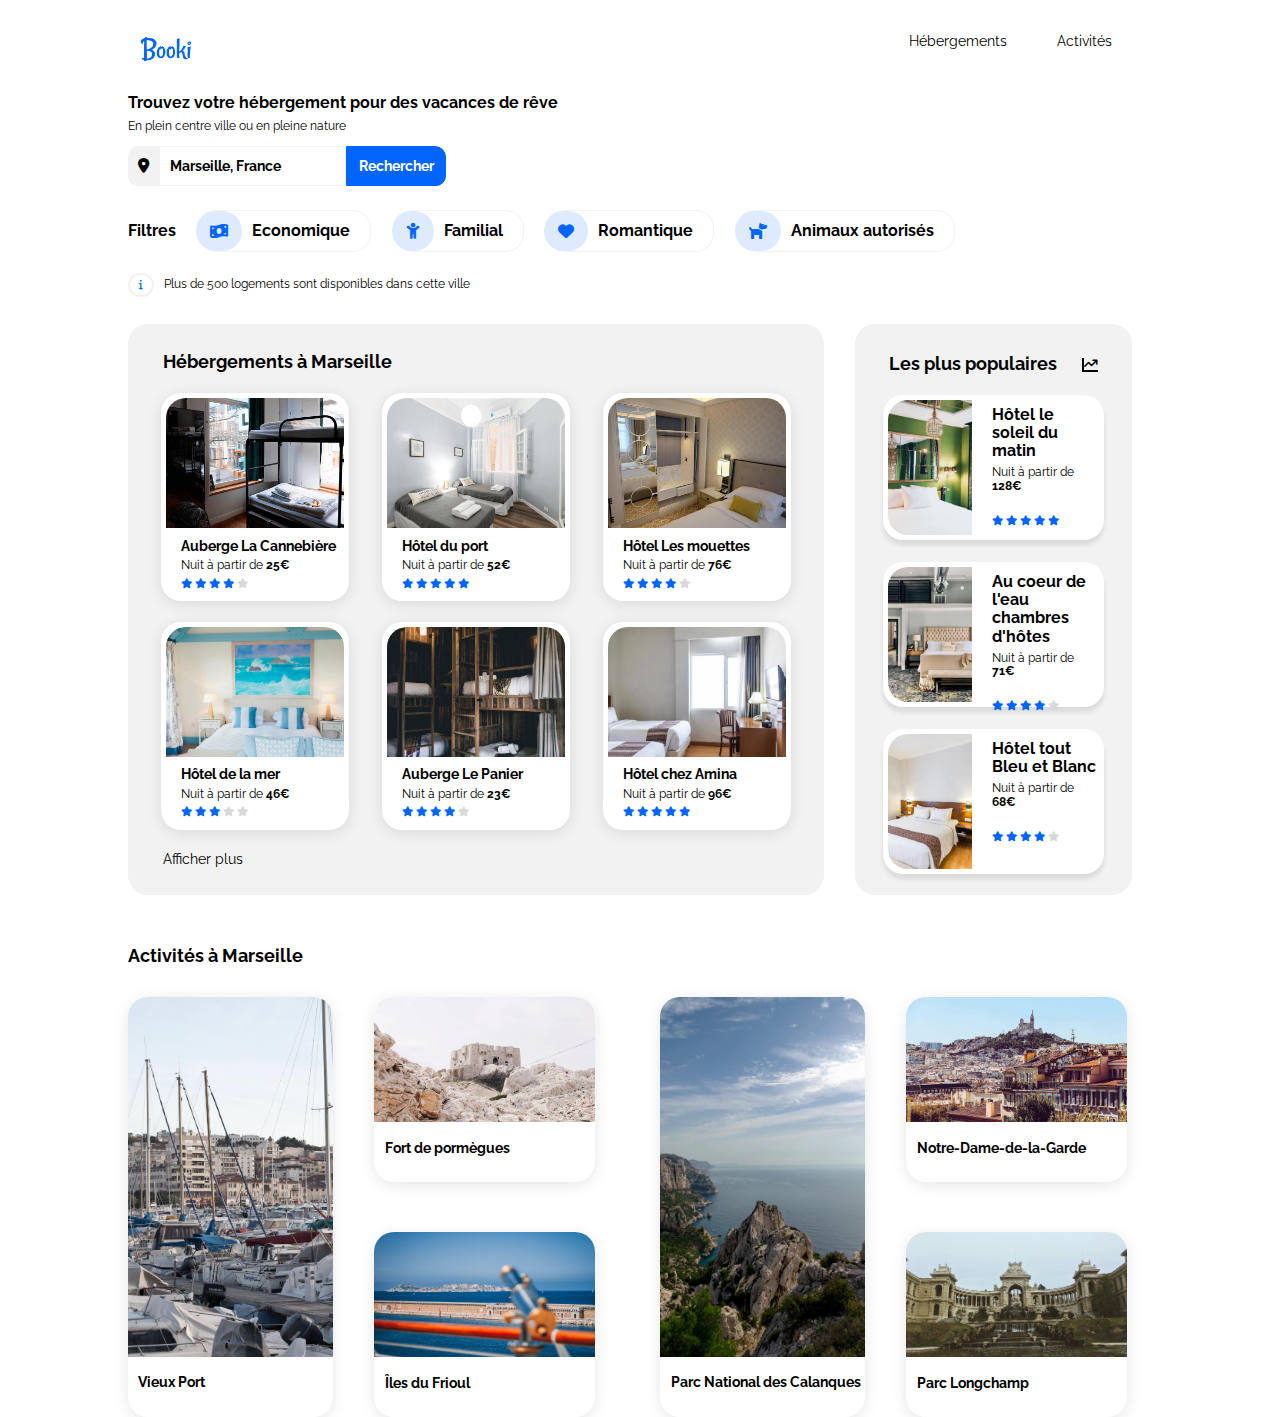
==== index.html @ e9d3e234 "Mise à jour demi-journée 17 mars 2022" ====
<!DOCTYPE html>
<html lang="fr">

<head>
    <meta charset="utf-8" />
    <meta name="viewport" content="width=device-width, initial-scale=1.0">
    <link href="./css/styles.css" rel="stylesheet" type="text/css" />
    <link href="./css/normalize.css" rel="stylesheet" type="text/css" />
    <link rel="stylesheet" href="./fontawesome/css/all.min.css">
    <title>Booki</title>
</head>

<body>
    <div id="body_page">
        <header>
            <nav>
                <img id="logo" src="./images/logo/Booki@3x.png" alt="Logo Booki">
                <ul>
                    <li><a href="#hebergement">Hébergements</a></li>
                    <li><a href="#activites">Activités</a></li>
                </ul>
            </nav>
            <section id="recherche">
                <h1>Trouvez votre hébergement pour des vacances de rêve</h1>
                <p>En plein centre ville ou en pleine nature</p>
                <div id="barre_recherche">
                    <div id="barre_recherche_localisation">
                        <i class="fa-solid fa-location-dot"></i>
                    </div>
                    <form id="barre_recherche_formulaire" method="post" action="#">
                        <input type="text" name="barre_de_recherche" value="Marseille, France">
                    </form>
                    <button>
                        <span class="rechercher">Rechercher</span>
                    </button>
                </div>
                <div id="recherche_filtres">
                    <p>Filtres</p>
                    <div class="recherche_filtres_filtre">
                        <i class="fas fa-money-bill-wave logo_filtre"></i>
                        <p><a href="#">Economique</a></p>
                    </div>

                    <div class="recherche_filtres_filtre">
                        <i class="fas fa-child logo_filtre"></i>
                        <p><a href="#">Familial</a></p>
                    </div>

                    <div class="recherche_filtres_filtre">
                        <i class="fas fa-heart logo_filtre"></i>
                        <p><a href="#">Romantique</a></p>
                    </div>

                    <div class="recherche_filtres_filtre">
                        <i class="fas fa-dog logo_filtre"></i>
                        <p><a href="#">Animaux autorisés</a></p>
                    </div>
                </div>
                <div id="recherche_infos">
                    <div id="recherche_infos_i"><i class="fas fa-info"></i></div>
                    <p>Plus de 500 logements sont disponibles dans cette ville</p>

                </div>
            </section>
        </header>
        <section id="hebergement">
            <div id="hebergement_marseille">
                <h2>Hébergements à Marseille</h2>
                <div id="hebergement_marseille_block">
                    <div class="hebergement_marseille_petit_block">
                        <a href="#">
                            <img src="./images/hebergements/4_small/auberge_la_cannebiere_s.jpg" alt="Auberge la cannebière">
                            <div class="hebergement_marseille_text">
                                <h3>Auberge La Cannebière</h3>
                                <p>Nuit à partir de <strong>25€</strong></p>
                                <div class="star">
                                    <i class="fa-solid fa-star"></i>
                                    <i class="fa-solid fa-star"></i>
                                    <i class="fa-solid fa-star"></i>
                                    <i class="fa-solid fa-star"></i>
                                    <i class="fa-solid fa-star grey"></i>
                                </div>
                            </div>
                        </a>
                    </div>
                        <div class="hebergement_marseille_petit_block">
                            <a href="#">
                                <img src="./images/hebergements/4_small/hotel_du_port_s.jpg" alt="Hôtel du port">
                                <div class="hebergement_marseille_text">
                                    <h3>Hôtel du port</h3>
                                    <p>Nuit à partir de <strong>52€</strong></p>
                                    <div class="star">
                                        <i class="fa-solid fa-star"></i>
                                        <i class="fa-solid fa-star"></i>
                                        <i class="fa-solid fa-star"></i>
                                        <i class="fa-solid fa-star"></i>
                                        <i class="fa-solid fa-star"></i>
                                    </div>
                            </div>
                        </a>
                    </div>
                    <div class="hebergement_marseille_petit_block">
                        <a href="#">
                        <img src="./images/hebergements/4_small/hotel_les_mouettes_s.jpg" alt="Hôtel les mouettes">
                            <div class="hebergement_marseille_text">
                                <h3>Hôtel Les mouettes</h3>
                                <p>Nuit à partir de <strong>76€</strong></p>
                                <div class="star">
                                    <i class="fa-solid fa-star"></i>
                                    <i class="fa-solid fa-star"></i>
                                    <i class="fa-solid fa-star"></i>
                                    <i class="fa-solid fa-star"></i>
                                    <i class="fa-solid fa-star grey"></i>
                                </div>
                            </div>
                        </a>
                    </div>
                    <div class="hebergement_marseille_petit_block">
                        <a href="#">
                            <img src="./images/hebergements/4_small/hotel_de_la_mer_s.jpg" alt="Hôtel de la mer">
                            <div class="hebergement_marseille_text">
                                <h3>Hôtel de la mer</h3>
                                <p>Nuit à partir de <strong>46€</strong></p>
                                <div class="star">
                                    <i class="fa-solid fa-star"></i>
                                    <i class="fa-solid fa-star"></i>
                                    <i class="fa-solid fa-star"></i>
                                    <i class="fa-solid fa-star grey"></i>
                                    <i class="fa-solid fa-star grey"></i>
                                </div>
                            </div>
                        </a>
                    </div>
                    <div class="hebergement_marseille_petit_block">
                            <a href="#">
                            <img src="./images/hebergements/4_small/auberge_le_panier_s.jpg" alt="Auberge le panier">
                            <div class="hebergement_marseille_text">
                                <h3>Auberge Le Panier</h3>
                                <p>Nuit à partir de <strong>23€</strong></p>
                                <div class="star">
                                    <i class="fa-solid fa-star"></i>
                                    <i class="fa-solid fa-star"></i>
                                    <i class="fa-solid fa-star"></i>
                                    <i class="fa-solid fa-star"></i>
                                    <i class="fa-solid fa-star grey"></i>
                                </div>
                            </div>
                        </a>
                    </div>
                    <div class="hebergement_marseille_petit_block">
                            <a href="#">
                            <img src="./images/hebergements/4_small/hotel_chez_amina_s.jpg" alt="Hôtel chez Amina">
                            <div class="hebergement_marseille_text">
                                <h3>Hôtel chez Amina</h3>
                                <p>Nuit à partir de <strong>96€</strong></p>
                                <div class="star">
                                    <i class="fa-solid fa-star"></i>
                                    <i class="fa-solid fa-star"></i>
                                    <i class="fa-solid fa-star"></i>
                                    <i class="fa-solid fa-star"></i>
                                    <i class="fa-solid fa-star"></i>
                                </div>
                            </div>
                        </a>
                    </div>
                </div>
                <p><a href="#">Afficher plus</a></p>
            </div>
            <div id="populaire">
                <div id="populaire_titre">
                    <h2>Les plus populaires</h2>
                <i class="fa-solid fa-arrow-trend-up"></i>
                </div>
                <div id="populaire_block">
                    <div class="populaire_petit_block">
                        <a href="#">
                            <img src="./images/hebergements/4_small/hotel_le_soleil_s.jpg" alt="Hotel le soleil du matin">
                            <div class="populaire_text_block">
                                <h3>Hôtel le soleil du matin</h3>
                                <p>Nuit à partir de <strong>128€</strong></p>
                                <div class="star_populaire">
                                    <i class="fa-solid fa-star"></i>
                                    <i class="fa-solid fa-star"></i>
                                    <i class="fa-solid fa-star"></i>
                                    <i class="fa-solid fa-star"></i>
                                    <i class="fa-solid fa-star"></i>
                                </div>
                            </div>
                        </a>
                    </div>
                    <div class="populaire_petit_block">
                        <a href="#">
                            <img src="./images/hebergements/4_small/au_coeur_de_eau_s.jpg" alt="Au coeur de l'eau chambres d'hôtes">
                            <div class="populaire_text_block">
                                <h3>Au coeur de l'eau chambres d'hôtes</h3>
                                <p>Nuit à partir de <strong>71€</strong></p>
                                <div class="star_populaire">
                                    <i class="fa-solid fa-star"></i>
                                    <i class="fa-solid fa-star"></i>
                                    <i class="fa-solid fa-star"></i>
                                    <i class="fa-solid fa-star"></i>
                                    <i class="fa-solid fa-star grey"></i>
                                </div>
                            </div>
                        </a>
                    </div>
                    <div class="populaire_petit_block">
                        <a href="#">
                            <img src="./images/hebergements/4_small/hotel_tout_bleu_s.jpg" alt="Hôtel tout bleu et blanc">
                            <div class="populaire_text_block">
                                <h3>Hôtel tout Bleu et Blanc</h3>
                                <p>Nuit à partir de <strong>68€</strong></p>
                                <div class="star_populaire">
                                    <i class="fa-solid fa-star"></i>
                                    <i class="fa-solid fa-star"></i>
                                    <i class="fa-solid fa-star"></i>
                                    <i class="fa-solid fa-star"></i>
                                    <i class="fa-solid fa-star grey"></i>
                                </div>
                            </div>
                        </a>
                    </div>
                </div>
            </div>
        </section>
        <section id="activites">
            <div id="activites_marseille">
                <h2>Activités à Marseille</h2>
                <div id="activites_marseille_block">
                    <div class="activites_grand_block">
                        <a href="#">
                            <img src="./images/activites/2_large/vieux_port_l.jpg" alt="Vieux port">
                            <h3>Vieux Port</h3>
                        </a>
                    </div>
                    <div class="activites_petit_block">
                        <div id="activites_petit_block1">
                            <a href="#">
                                <img src="./images/activites/3_medium/fort_pomegues_m.jpg" alt="Fort de Pormègues">
                                <h3>Fort de pormègues</h3>
                            </a>
                        </div>
                        <div id="activites_petit_block2">
                            <a href="">
                                <img src="./images/activites/3_medium/iles_du_frioul_m.jpg" alt="Îles du Frioul">
                                <h3>Îles du Frioul</h3>
                            </a>
                        </div>
                    </div>
                    <div class="activites_grand_block">
                        <a href="#">
                            <img src="./images/activites/2_large/parc_calanques_l.jpg" alt="Parc National des Calanques">
                            <h3>Parc National des Calanques</h3>
                        </a>
                    </div>
                    <div class="activites_petit_block">
                        <div id="activites_petit_block3">
                            <a href="#">
                                <img src="./images/activites/3_medium/notre_dame_garde_m.jpg" alt="Notre Dame de la Garde">
                                <h3>Notre-Dame-de-la-Garde</h3>
                            </a>
                        </div>
                        <div id="activites_petit_block4">
                            <a href="#">
                                <img src="./images/activites/3_medium/parc_longchamp_m.jpg" alt="Parc Longchamp">
                                <h3>Parc Longchamp</h3>
                            </a>
                        </div>
                    </div>
                </div>
            </div>
        </section>
    </div>
    <footer>
    </footer>
</body>
</html>
---- css/styles.css ----
/*Importation de la police Raleway à partir de google font */
@import url('https://fonts.googleapis.com/css2?family=Raleway:wght@300;700&display=swap');

/*Définition de la proprietée box-sizing*/
* {
    box-sizing: border-box;
}

/*On met en place dans les balises body la police importé Raleway*/
body {
    font-family: 'Raleway', sans-serif;
    margin: 0;
}

/*On définit la taille de la page par rapport à la maquette*/
#body_page {
    max-width: 80%;
    margin: auto;
}

/*On définit le block avec flex-box de la balise header*/
header {
    display: block;
}

/*Définition de la taille du logo pour l'adapter à la page*/
#logo {
width: 80px;
margin-top: 30px;
margin-bottom: 15px;
}

/*Mise en page du menu de navigation qui fait partie de la balise nav*/
nav {
    display: flex;
    justify-content: space-between;
    align-items: center;
}

nav ul {
    display: flex;
    flex-direction: row;
    list-style-type: none;
}

nav li {
    padding-right: 30px;
}

nav a {
    text-decoration: none;
    color: black;
    padding: 31px 10px 0 10px;
    font-size: 14px;
}

nav a:hover {
    color: #0065FC;
    border-top: 2px solid #0065FC;
}

/*Titre et description + la barre de recherche avec le bouton rechercher*/
#recherche> h1 {
    margin-bottom: 0;
    font-size: 16px;

}

#recherche> p {
    margin-top: 8px;
    font-size: 12px;
}

#barre_recherche {
    display: flex;
}

#barre_recherche_localisation {
    display: flex;
    background-color: #F2F2F2;
    border-radius: 10px 0 0 10px;
    font-size: 15px;
    height: 40px;
    align-items: center;
    padding: 0px 10px 0px 10px;
}

#barre_recherche input {
    height: 40px;
    border:1px solid #F2F2F2;
    font-weight: bold;
    font-family: "Raleway";
    font-size: 14px;
    padding-left: 10px;
}

#barre_recherche button {
    height: 40px;
    width: 100px;
    color: white;
    background-color: #0065fc;
    font-weight:bold;
    border: 1px solid #0065fc;
    border-radius: 0px 11px 10px 0;
    font-size: 14px;
}

#recherche_filtres {
    display: flex;
    flex-wrap: wrap; 
    margin-top: 20px;  
    align-items: center;
}

#recherche_filtres> p {
    font-weight: bold;
    margin-right: 1%;
}

.recherche_filtres_filtre {
    display: flex;
    align-items: center;
    margin: 0 1%;
    border: 1px solid #F2F2F2;
    border-left: none;
    border-radius: 56px 50px 50px 60px;
    height: 42px;
    padding: 10px 10px 10px 0;
}

.recherche_filtres_filtre:hover {
    background-color: #deebff;
}

.recherche_filtres_filtre  a  {
    text-decoration: none;
    color: black;
    font-weight: bold;
    margin: 0 10px;
}

.recherche_filtres_filtre i {
    color: #0065fc;
    background-color: #deebff;
    border-radius: 50px;
    padding: 12px 14px 12px 14px;
}

#recherche_infos {
    display: flex;
    margin: 10px 0 20px 0;
    align-items: center;
    font-size: 12px;
}

#recherche_infos_i {
    color: #0065fc;
    font-size: 10px;
    border: 2px solid #F2F2F2;
    padding: 4px 9px 4px 9px;
    border-radius: 50px;
    text-align: center;
    margin-right: 10px;
}

/*La partie hebergement à Marseille*/
#hebergement {
    display: flex;
    flex-direction: row;
    width: 100%;
    margin-top: 10px;
}

#hebergement_marseille {
    background-color: #F2F2F2;
    border-radius: 20px;
    width: 68%;
    margin-right: 3%;
}

#hebergement_marseille> h2 {
    font-size: 18px;
    margin: 4% 0 0 5%;
}

#hebergement_marseille> h3 {
    font-size: 16px;
}

#hebergement_marseille a {
    text-decoration: none;
    color: black;
}

#hebergement_marseille> p {
    font-size: 14px;
    margin: 3% 0 4% 5%;
}

#hebergement_marseille_block {
    display: flex;
    justify-content: space-evenly;
    flex-wrap: wrap;
}

.hebergement_marseille_petit_block {
    background-color: white;
    width: 27%;
    margin: 3% 0 0 0;
    padding: 5px 5px;
    border-radius: 20px ;
    box-shadow:0px 3px 15px rgba(0, 0, 0, 0.1);
}

.hebergement_marseille_petit_block p {
    margin: 5px;
    font-size: 12px;
}

.hebergement_marseille_petit_block h3 {
    margin: 5px;
    font-size: 14px;
}

.hebergement_marseille_petit_block img {
    height: 130px;
    width: 100%;
    border-radius: 20px 20px 0 0;
    object-fit: cover;
}

.hebergement_marseille_text {
    padding-bottom: 5px;
    padding-left: 10px;
}

.star {
    color: #0065FC;
    font-size: 10px;
    margin: 0 0 2px 5px;
}

.grey {
    color: rgb(217,217,217);
}

/*Section les plus populaires*/
#populaire {
    display: flex;
    flex-direction: column;
    align-items: center;
    width: 27%;
    background-color: #F2F2F2;
    border-radius: 20px;
}

#populaire_block {
    display: flex;
    flex-direction: column;
    justify-content: space-around;
    flex-wrap: wrap;
    align-items: center;
}

#populaire_titre {
    display: flex;
    justify-content: space-between;
    align-items: center;
    width: 84%;
}

#populaire_titre> i {
    font-size: 12px;
    border-left: 2px solid black;
    border-bottom: 2px solid black;
    margin: 10% 5% 1% 0;
}

#populaire_titre> h2 {
    font-size: 18px;
    margin: 13% 0 4% 5%;
}

.populaire_petit_block {
    display: flex;
    width: 80%;
    height: 145px;
    background-color: white;
    margin: 4% 0px;
    padding: 5px 5px;
    border-radius: 20px;
    box-shadow: 0px 5px 5px rgba(0,0,0,0.1);
}

.populaire_petit_block img {
    width: 40%;
    object-fit: cover;
    border-radius: 20px 0 0 20px;
}

.populaire_petit_block a {
    display: flex;
    text-decoration: none;
    color: black;
}

.populaire_text_block {
    padding-left: 20px;
}

.populaire_text_block> h3 {
    font-size: 16px;
    margin: 5% 0 5% 0;
}

.populaire_text_block> p {
    font-size: 12px;
    margin: 0 0 20% 0;
}

.star_populaire {
    color: #0065FC;
    font-size: 10px;
}

/*Section activités de la page*/
#activites {
    display: flex;
    flex-direction: row;
    width: 100%;
    margin-top: 10px;
}

#activites_marseille {
    width: 100%;
}

#activites_marseille h2 {
    font-size: 18px;
    margin: 4% 0 3% 0;
}

#activites_marseille h3 {
    font-size: 14px;
    margin: 6% 0 0 5%;
}

#activites_marseille a {
    text-decoration: none;
    color: black;
}

#activites_marseille_block {
    display: flex;
    justify-content: space-between;
    flex-wrap: wrap;
}

.activites_grand_block {
    width: 20%;
    height: 420px;
    border-radius: 20px;
    box-shadow:0px 3px 15px rgba(0, 0, 0, 0.1);
}

.activites_grand_block img {
    height: 360px;
    width: 100%;
    border-radius: 20px 20px 0 0;
    object-fit: cover;
}

.activites_petit_block {
    display: flex;
    flex-direction: column;
    justify-content: space-between;
    width: 24%;
}

#activites_petit_block1 {
    width: 90%;
    height: 185px;
    border-radius: 20px;
    box-shadow:0px 3px 15px rgba(0, 0, 0, 0.1);
}

#activites_petit_block1 img {
    height: 125px;
    width: 100%;
    border-radius: 20px 20px 0 0;
    object-fit: cover;
}

#activites_petit_block2 {
    width: 90%;
    height: 185px;
    border-radius: 20px;
    box-shadow:0px 3px 15px rgba(0, 0, 0, 0.1);
}

#activites_petit_block2 img {
    height: 125px;
    width: 100%;
    border-radius: 20px 20px 0 0;
    object-fit: cover;
}

#activites_petit_block3 {
    width: 90%;
    height: 185px;
    border-radius: 20px;
    box-shadow:0px 3px 15px rgba(0, 0, 0, 0.1);
}

#activites_petit_block3 img {
    height: 125px;
    width: 100%;
    border-radius: 20px 20px 0 0;
    object-fit: cover;
}

#activites_petit_block4 {
    width: 90%;
    height: 185px;
    border-radius: 20px;
    box-shadow:0px 3px 15px rgba(0, 0, 0, 0.1);
}

#activites_petit_block4 img {
    height: 125px;
    width: 100%;
    border-radius: 20px 20px 0 0;
    object-fit: cover;
}

/*Affichage pour mobile*/
@media only screen and (max-width: 768px) {



}
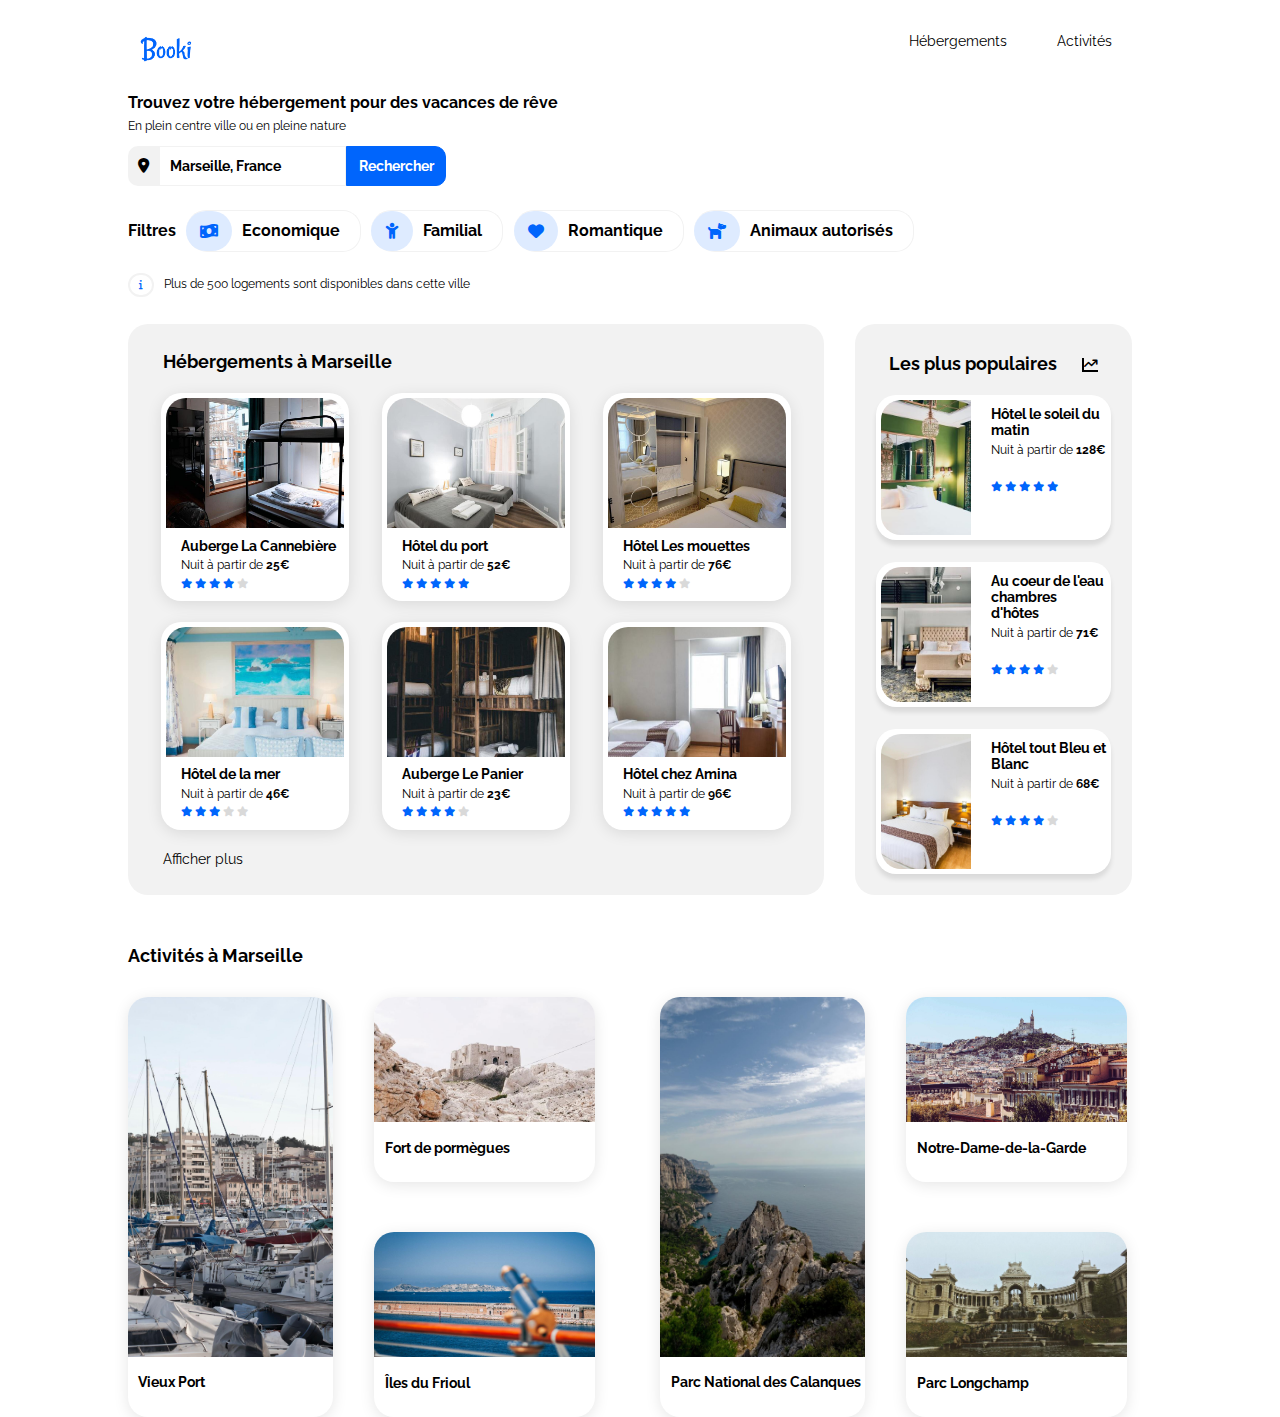
==== commit 1f9b3bea: "Mise à jour 17 mars 2022" ====
--- a/index.html
+++ b/index.html
@@ -20,6 +20,7 @@
                     <li><a href="#activites">Activités</a></li>
                 </ul>
             </nav>
+            </header>
             <section id="recherche">
                 <h1>Trouvez votre hébergement pour des vacances de rêve</h1>
                 <p>En plein centre ville ou en pleine nature</p>
@@ -36,25 +37,30 @@
                 </div>
                 <div id="recherche_filtres">
                     <p>Filtres</p>
-                    <div class="recherche_filtres_filtre">
-                        <i class="fas fa-money-bill-wave logo_filtre"></i>
-                        <p><a href="#">Economique</a></p>
-                    </div>
-
-                    <div class="recherche_filtres_filtre">
-                        <i class="fas fa-child logo_filtre"></i>
-                        <p><a href="#">Familial</a></p>
-                    </div>
-
-                    <div class="recherche_filtres_filtre">
-                        <i class="fas fa-heart logo_filtre"></i>
-                        <p><a href="#">Romantique</a></p>
-                    </div>
-
-                    <div class="recherche_filtres_filtre">
-                        <i class="fas fa-dog logo_filtre"></i>
-                        <p><a href="#">Animaux autorisés</a></p>
-                    </div>
+                    <a href="#">
+                        <div class="recherche_filtres_filtre">
+                            <i class="fas fa-money-bill-wave logo_filtre"></i>
+                            <p>Economique</p>
+                        </div>
+                    </a>
+                    <a href="#">
+                        <div class="recherche_filtres_filtre">
+                            <i class="fas fa-child logo_filtre"></i>
+                            <p>Familial</p>
+                        </div>
+                    </a>
+                    <a href="#">
+                        <div class="recherche_filtres_filtre">
+                            <i class="fas fa-heart logo_filtre"></i>
+                            <p>Romantique</p>
+                        </div>
+                    </a>
+                    <a href="#">
+                        <div class="recherche_filtres_filtre">
+                            <i class="fas fa-dog logo_filtre"></i>
+                            <p>Animaux autorisés</p>
+                        </div>
+                    </a>
                 </div>
                 <div id="recherche_infos">
                     <div id="recherche_infos_i"><i class="fas fa-info"></i></div>
@@ -62,9 +68,9 @@
 
                 </div>
             </section>
-        </header>
+
         <section id="hebergement">
-            <div id="hebergement_marseille">
+            <article id="hebergement_marseille">
                 <h2>Hébergements à Marseille</h2>
                 <div id="hebergement_marseille_block">
                     <div class="hebergement_marseille_petit_block">
@@ -165,8 +171,9 @@
                     </div>
                 </div>
                 <p><a href="#">Afficher plus</a></p>
-            </div>
-            <div id="populaire">
+            </article>
+
+            <article id="populaire">
                 <div id="populaire_titre">
                     <h2>Les plus populaires</h2>
                 <i class="fa-solid fa-arrow-trend-up"></i>
@@ -221,8 +228,9 @@
                         </a>
                     </div>
                 </div>
-            </div>
+            </article>
         </section>
+        
         <section id="activites">
             <div id="activites_marseille">
                 <h2>Activités à Marseille</h2>
--- a/css/styles.css
+++ b/css/styles.css
@@ -4,6 +4,10 @@
 /*Définition de la proprietée box-sizing*/
 * {
     box-sizing: border-box;
+}
+
+a {
+    text-decoration: none !important;
 }
 
 /*On met en place dans les balises body la police importé Raleway*/
@@ -112,6 +116,10 @@
     align-items: center;
 }
 
+#recherche_filtres a {
+    margin-right: 1%;
+}
+
 #recherche_filtres> p {
     font-weight: bold;
     margin-right: 1%;
@@ -120,7 +128,6 @@
 .recherche_filtres_filtre {
     display: flex;
     align-items: center;
-    margin: 0 1%;
     border: 1px solid #F2F2F2;
     border-left: none;
     border-radius: 56px 50px 50px 60px;
@@ -132,7 +139,7 @@
     background-color: #deebff;
 }
 
-.recherche_filtres_filtre  a  {
+.recherche_filtres_filtre  p {
     text-decoration: none;
     color: black;
     font-weight: bold;
@@ -283,7 +290,7 @@
 
 .populaire_petit_block {
     display: flex;
-    width: 80%;
+    width: 85%;
     height: 145px;
     background-color: white;
     margin: 4% 0px;
@@ -309,7 +316,7 @@
 }
 
 .populaire_text_block> h3 {
-    font-size: 16px;
+    font-size: 14px;
     margin: 5% 0 5% 0;
 }
 
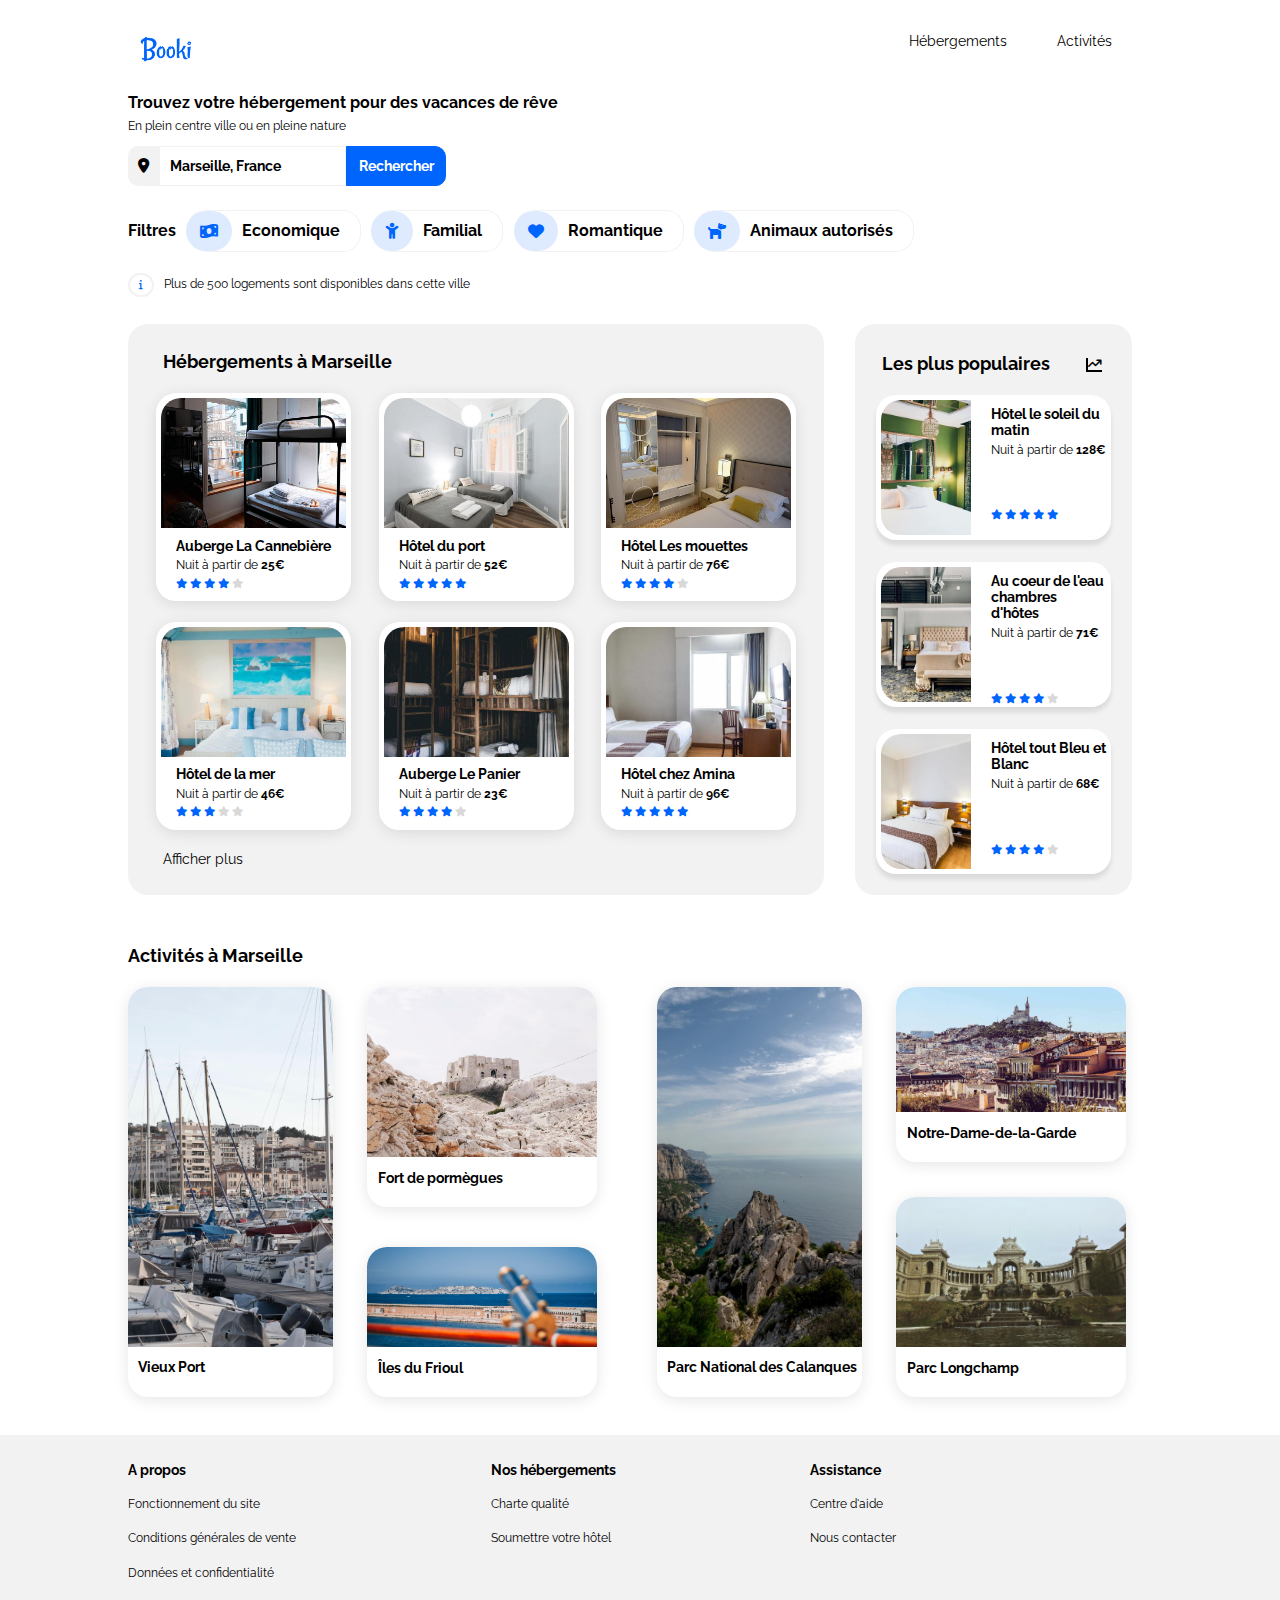
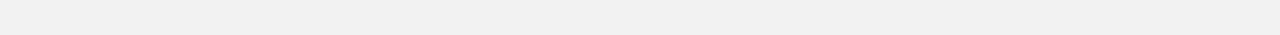
==== commit 8fe9d644: "Mise à jour demi-journée 18 mars 2022" ====
--- a/index.html
+++ b/index.html
@@ -12,6 +12,7 @@
 
 <body>
     <div id="body_page">
+        <!-- L'en-tête de la page pour logo + menu -->
         <header>
             <nav>
                 <img id="logo" src="./images/logo/Booki@3x.png" alt="Logo Booki">
@@ -21,6 +22,8 @@
                 </ul>
             </nav>
             </header>
+            
+            <!-- Toute la section de recherche du site -->
             <section id="recherche">
                 <h1>Trouvez votre hébergement pour des vacances de rêve</h1>
                 <p>En plein centre ville ou en pleine nature</p>
@@ -35,6 +38,8 @@
                         <span class="rechercher">Rechercher</span>
                     </button>
                 </div>
+
+                <!-- La partie des filtres -->
                 <div id="recherche_filtres">
                     <p>Filtres</p>
                     <a href="#">
@@ -69,7 +74,9 @@
                 </div>
             </section>
 
+            <!-- Toute la section hebergement + les plus populaires -->
         <section id="hebergement">
+            <!-- La partie hebergement à Marseille -->
             <article id="hebergement_marseille">
                 <h2>Hébergements à Marseille</h2>
                 <div id="hebergement_marseille_block">
@@ -173,6 +180,7 @@
                 <p><a href="#">Afficher plus</a></p>
             </article>
 
+            <!-- La partie "Les plus populaires" de la section "hébergement" -->
             <article id="populaire">
                 <div id="populaire_titre">
                     <h2>Les plus populaires</h2>
@@ -231,6 +239,7 @@
             </article>
         </section>
         
+        <!-- Deuxième partie du site, celle des Activités à Marseille -->
         <section id="activites">
             <div id="activites_marseille">
                 <h2>Activités à Marseille</h2>
@@ -279,7 +288,27 @@
             </div>
         </section>
     </div>
+
+    <!-- Le bas de page du site qui regroupe les différents liens -->
     <footer>
+        <div id="footer_propos">
+            <h3>A propos</h3>
+            <p><a href="#">Fonctionnement du site</a> </p>
+            <p><a href="#">Conditions générales de vente</a> </p>
+            <p><a href="#">Données et confidentialité</a></p>
+        </div>
+
+        <div id="footer_hébergement">
+            <h3>Nos hébergements</h3>
+            <p><a href="#">Charte qualité</a></p>
+            <p><a href="#">Soumettre votre hôtel</a></p>
+        </div>
+
+        <div id="footer_assistance">
+            <h3>Assistance</h3>
+            <p><a href="#">Centre d'aide</a></p>
+            <p><a href="#">Nous contacter</a></p>
+        </div>
     </footer>
 </body>
 </html>--- a/css/styles.css
+++ b/css/styles.css
@@ -212,11 +212,12 @@
 
 .hebergement_marseille_petit_block {
     background-color: white;
-    width: 27%;
+    width: 28%;
     margin: 3% 0 0 0;
     padding: 5px 5px;
     border-radius: 20px ;
-    box-shadow:0px 3px 15px rgba(0, 0, 0, 0.1);
+    box-shadow: 0px 3px 15px rgba(0, 0, 0, 0.1);
+    transition: all .4s ease-out;
 }
 
 .hebergement_marseille_petit_block p {
@@ -234,6 +235,10 @@
     width: 100%;
     border-radius: 20px 20px 0 0;
     object-fit: cover;
+}
+
+.hebergement_marseille_petit_block:hover {
+    transform: scale(1.08);
 }
 
 .hebergement_marseille_text {
@@ -280,12 +285,12 @@
     font-size: 12px;
     border-left: 2px solid black;
     border-bottom: 2px solid black;
-    margin: 10% 5% 1% 0;
+    margin: 10% 3% 1% 0;
 }
 
 #populaire_titre> h2 {
     font-size: 18px;
-    margin: 13% 0 4% 5%;
+    margin: 13% 0 4% 2%;
 }
 
 .populaire_petit_block {
@@ -297,6 +302,11 @@
     padding: 5px 5px;
     border-radius: 20px;
     box-shadow: 0px 5px 5px rgba(0,0,0,0.1);
+    transition: all .4s ease-out;
+}
+
+.populaire_petit_block:hover {
+    transform: scale(1.08);
 }
 
 .populaire_petit_block img {
@@ -322,7 +332,7 @@
 
 .populaire_text_block> p {
     font-size: 12px;
-    margin: 0 0 20% 0;
+    margin: 0 0 45% 0;
 }
 
 .star_populaire {
@@ -344,12 +354,12 @@
 
 #activites_marseille h2 {
     font-size: 18px;
-    margin: 4% 0 3% 0;
+    margin: 4% 0 2% 0;
 }
 
 #activites_marseille h3 {
     font-size: 14px;
-    margin: 6% 0 0 5%;
+    margin: 4% 0 0 5%;
 }
 
 #activites_marseille a {
@@ -365,9 +375,14 @@
 
 .activites_grand_block {
     width: 20%;
-    height: 420px;
+    height: 410px;
     border-radius: 20px;
     box-shadow:0px 3px 15px rgba(0, 0, 0, 0.1);
+    transition: all .4s ease-out;
+}
+
+.activites_grand_block:hover {
+    transform: scale(1.08);
 }
 
 .activites_grand_block img {
@@ -381,18 +396,23 @@
     display: flex;
     flex-direction: column;
     justify-content: space-between;
-    width: 24%;
+    width: 25%;
 }
 
 #activites_petit_block1 {
     width: 90%;
-    height: 185px;
+    height: 220px;
     border-radius: 20px;
     box-shadow:0px 3px 15px rgba(0, 0, 0, 0.1);
+    transition: all .4s ease-out;
+}
+
+#activites_petit_block1:hover {
+    transform: scale(1.08);
 }
 
 #activites_petit_block1 img {
-    height: 125px;
+    height: 170px;
     width: 100%;
     border-radius: 20px 20px 0 0;
     object-fit: cover;
@@ -400,13 +420,18 @@
 
 #activites_petit_block2 {
     width: 90%;
-    height: 185px;
+    height: 150px;
     border-radius: 20px;
     box-shadow:0px 3px 15px rgba(0, 0, 0, 0.1);
+    transition: all .4s ease-out;
+}
+
+#activites_petit_block2:hover {
+    transform: scale(1.08);
 }
 
 #activites_petit_block2 img {
-    height: 125px;
+    height: 100px;
     width: 100%;
     border-radius: 20px 20px 0 0;
     object-fit: cover;
@@ -414,9 +439,14 @@
 
 #activites_petit_block3 {
     width: 90%;
-    height: 185px;
+    height: 175px;
     border-radius: 20px;
     box-shadow:0px 3px 15px rgba(0, 0, 0, 0.1);
+    transition: all .4s ease-out;
+}
+
+#activites_petit_block3:hover {
+    transform: scale(1.08);
 }
 
 #activites_petit_block3 img {
@@ -428,16 +458,44 @@
 
 #activites_petit_block4 {
     width: 90%;
-    height: 185px;
+    height: 200px;
     border-radius: 20px;
     box-shadow:0px 3px 15px rgba(0, 0, 0, 0.1);
+    transition: all .4s ease-out;
+}
+
+#activites_petit_block4:hover {
+    transform: scale(1.08);
 }
 
 #activites_petit_block4 img {
-    height: 125px;
+    height: 150px;
     width: 100%;
     border-radius: 20px 20px 0 0;
     object-fit: cover;
+}
+
+/*Le bas de page*/
+footer {
+    display: flex;
+    justify-content: space-between;
+    background-color: #F2F2F2;
+    padding: 1% 30% 1% 10%;
+    margin-top: 3%;
+    height: 200px;
+}
+
+footer h3 {
+    font-size: 14px;
+}
+
+footer a {
+    font-size: 12px;
+    color: black;
+}
+
+footer a:hover {
+    font-weight: bold;
 }
 
 /*Affichage pour mobile*/
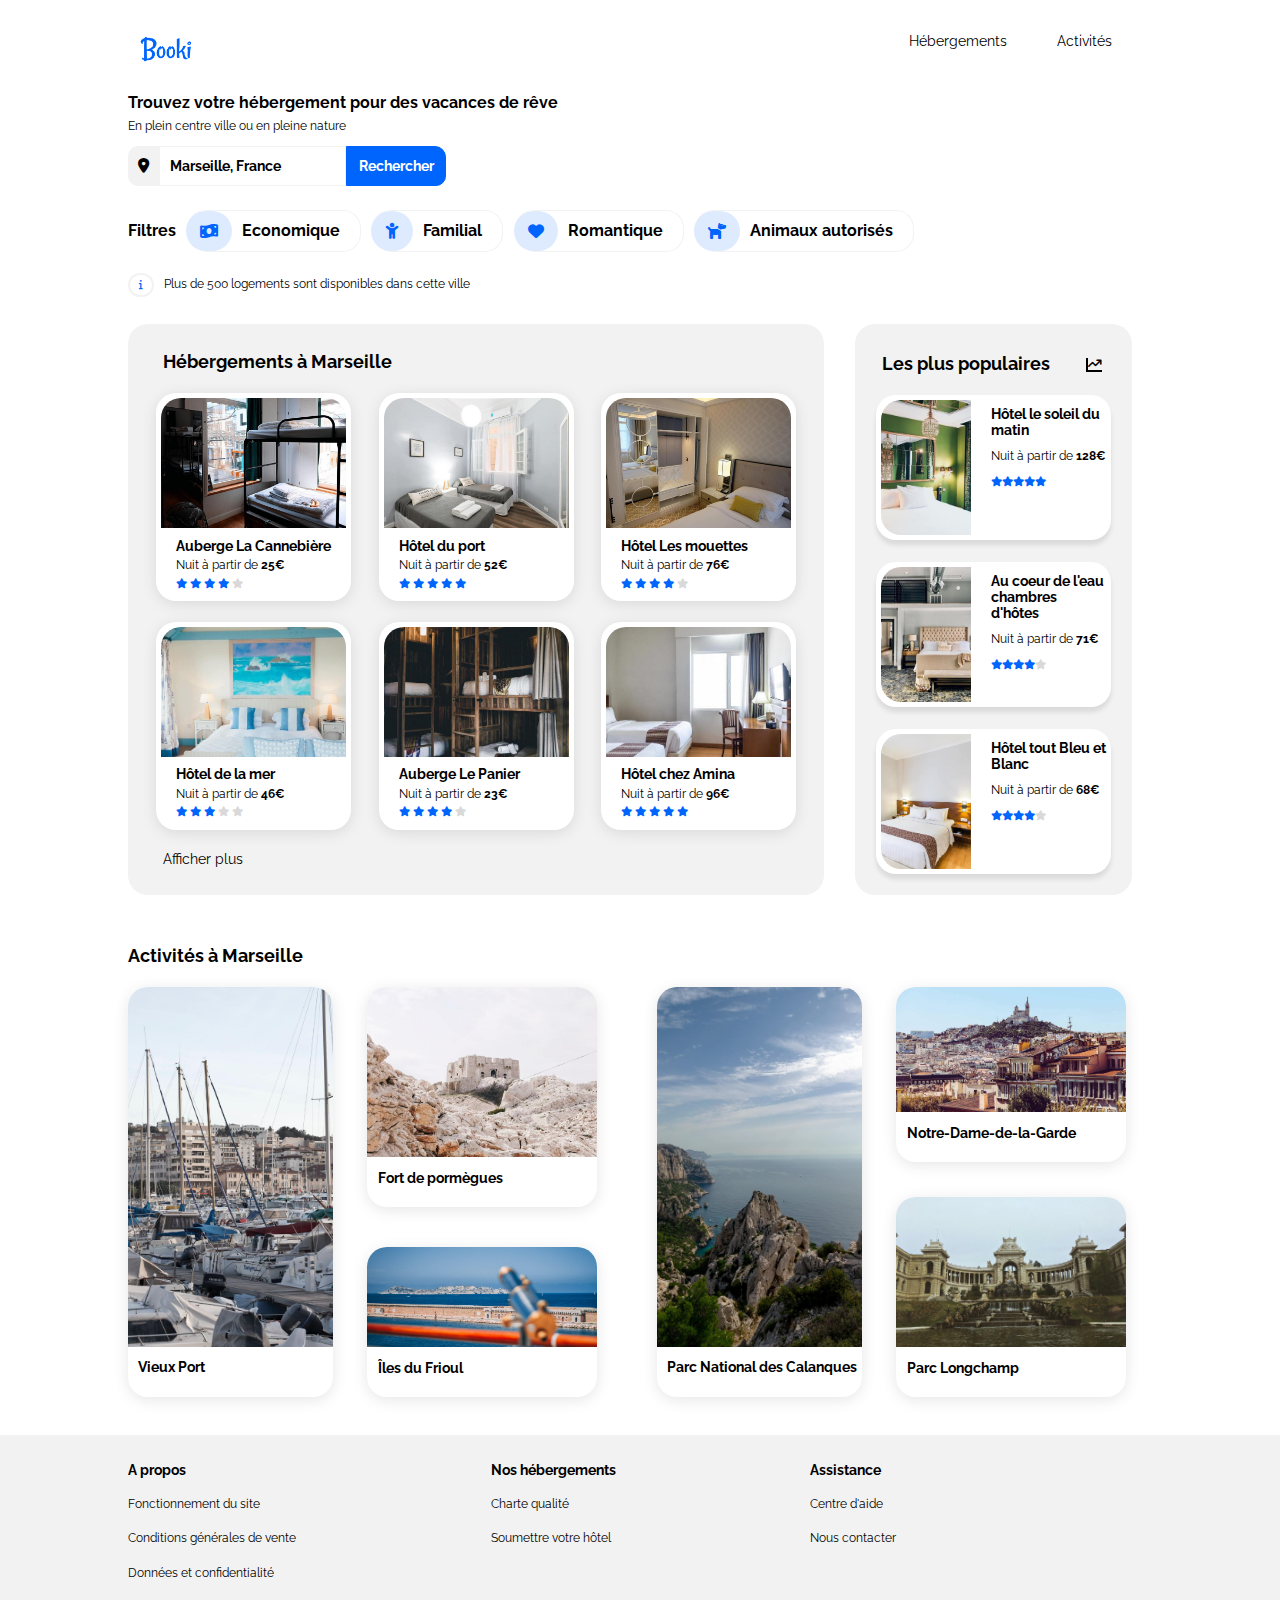
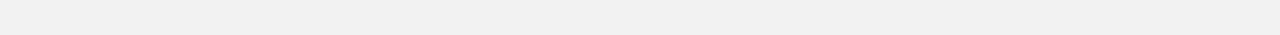
==== commit 1fa73b86: "Mise à jour 18 mars 2022" ====
--- a/index.html
+++ b/index.html
@@ -36,6 +36,7 @@
                     </form>
                     <button>
                         <span class="rechercher">Rechercher</span>
+                        <i class="fa-solid fa-magnifying-glass loupe"></i>
                     </button>
                 </div>
 
--- a/css/styles.css
+++ b/css/styles.css
@@ -170,6 +170,10 @@
     margin-right: 10px;
 }
 
+button .loupe {
+    display: none;
+}
+
 /*La partie hebergement à Marseille*/
 #hebergement {
     display: flex;
@@ -332,10 +336,10 @@
 
 .populaire_text_block> p {
     font-size: 12px;
-    margin: 0 0 45% 0;
 }
 
 .star_populaire {
+    display: flex;
     color: #0065FC;
     font-size: 10px;
 }
@@ -500,7 +504,158 @@
 
 /*Affichage pour mobile*/
 @media only screen and (max-width: 768px) {
-
-
-
+/* Configuration de la page et du logo */
+#body_page {
+    margin: 0;
+    max-width: 100%;
+}
+
+#body_page h3 {
+    font-size: 17px;
+}
+
+/* La navigation mobile */
+
+#logo {
+    margin: 0;
+    width: 150px;
+}
+
+nav {
+    flex-direction: column;
+}
+
+nav ul {
+    width: 100%;
+    padding: 0 0 11px 0;
+}
+
+nav li {
+    width: 50%;
+    padding-bottom: 20px;
+    text-align: center;
+    border-bottom: 3px solid #F2F2F2;
+}
+ nav li:hover {
+     border-bottom: 3px solid #0065FC;
+ }
+
+ nav a:hover {
+     border-top: none;
+ }
+
+/*  La partie recherche mobile du site */
+
+#recherche> h1 {
+    margin-left: 2%;
+}
+
+#recherche> p {
+    align-self: stretch;
+    margin-left: 2%;
+}
+
+#barre_recherche form {
+    width: 187px;
+}
+
+#barre_recherche input {
+    width: 197px;
+    border-right: none;
+}
+
+#barre_recherche button {
+    width: 45px;
+    border-radius: 10px;
+}
+
+button .loupe {
+    display: block;
+}
+
+button .rechercher {
+    display: none;
+}
+
+/* Les différents filtres version mobile */
+#recherche_filtres {
+    justify-content: initial;
+}
+
+#recherche_filtres> p {
+    display: block;
+    width: 100%;
+    padding-left: 1%;
+}
+
+.recherche_filtres_filtre {
+    margin: 0 5% 8% 1%;
+    border: 2px solid #F2F2F2;
+    border-left: none;
+}
+
+/* La partie hébergement du site version mobile */
+#hebergement_marseille {
+    background: none;
+}
+
+.hebergement_marseille_petit_block {
+    width: 80%;
+}
+
+.hebergement_marseille_petit_block:hover {
+    width: 80%;
+}
+
+.hebergement_marseille_text {
+    font-size: 15px;
+}
+
+.hebergement_marseille_text .star {
+    font-size: 14px;
+}
+
+/* La partie les plus populaires version mobile */
+
+.populaire_petit_block {
+    width: 80%;
+    height: 165px;
+}
+
+.populaire_petit_block img {
+    width: 40%;
+}
+
+.populaire_petit_block:hover {
+    width: 80%;
+}
+
+.populaire_petit_block> p {
+    font-size: 15px;
+    padding-left: 15px;
+}
+
+.populaire_petit_block .star {
+    font-size: 14px;
+}
+
+/* La section activité version mobile */
+#activites>h2 {
+    margin-bottom: 30px;
+}
+
+#activites_marseille_block {
+    display: flex;
+    flex-direction: column;
+    align-items: center;
+}
+
+#activites_marseille_block h3 {
+    font-size: 15px;
+}
+
+.activites_grand_block img {
+    height: 250px;
+    min-width: 100%;
+}
 }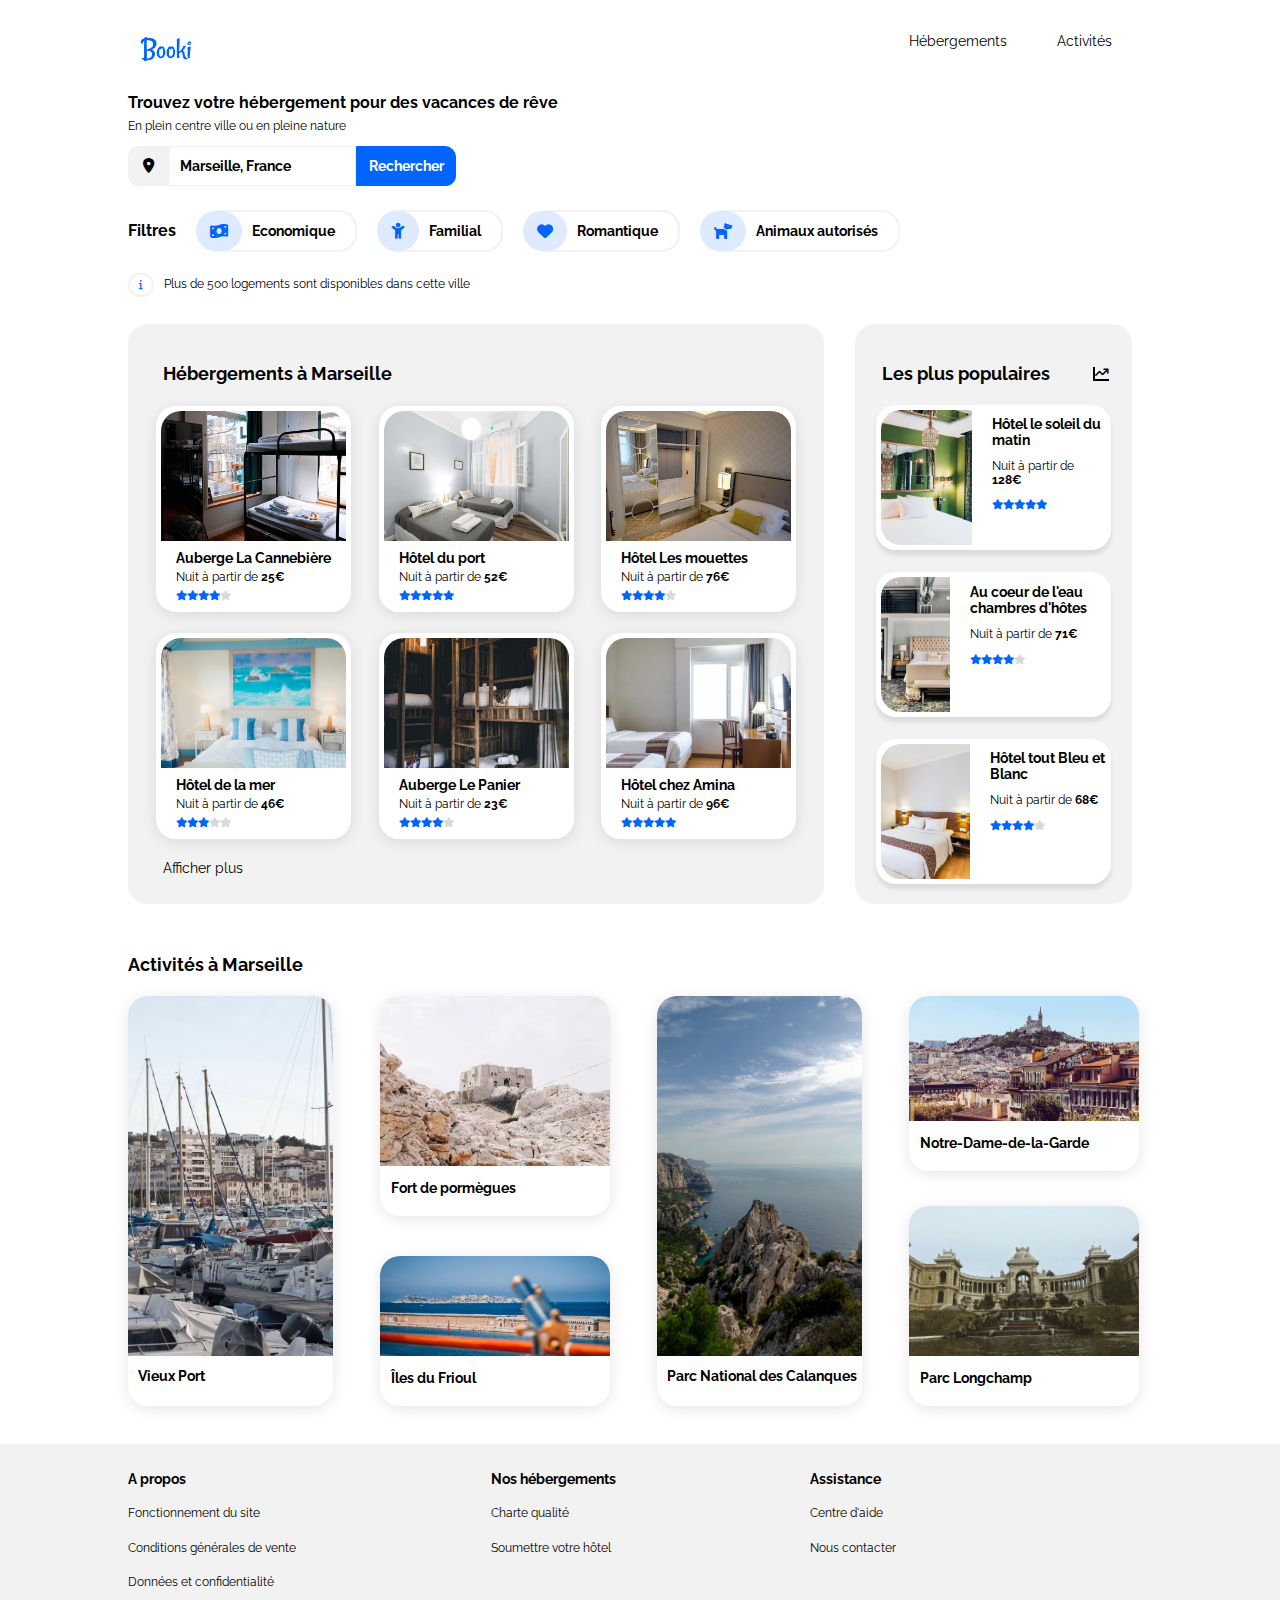
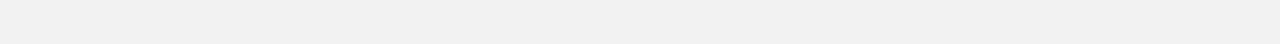
==== commit 49fb712c: "Mise à jour complète 21 mars 2022" ====
--- a/index.html
+++ b/index.html
@@ -190,7 +190,9 @@
                 <div id="populaire_block">
                     <div class="populaire_petit_block">
                         <a href="#">
-                            <img src="./images/hebergements/4_small/hotel_le_soleil_s.jpg" alt="Hotel le soleil du matin">
+                            <div class="populaire_images">
+                                <img src="./images/hebergements/4_small/hotel_le_soleil_s.jpg" alt="Hotel le soleil du matin">
+                            </div>
                             <div class="populaire_text_block">
                                 <h3>Hôtel le soleil du matin</h3>
                                 <p>Nuit à partir de <strong>128€</strong></p>
@@ -206,7 +208,9 @@
                     </div>
                     <div class="populaire_petit_block">
                         <a href="#">
-                            <img src="./images/hebergements/4_small/au_coeur_de_eau_s.jpg" alt="Au coeur de l'eau chambres d'hôtes">
+                            <div class="populaire_images">
+                                <img src="./images/hebergements/4_small/au_coeur_de_eau_s.jpg" alt="Au coeur de l'eau chambres d'hôtes">
+                            </div>
                             <div class="populaire_text_block">
                                 <h3>Au coeur de l'eau chambres d'hôtes</h3>
                                 <p>Nuit à partir de <strong>71€</strong></p>
@@ -222,7 +226,9 @@
                     </div>
                     <div class="populaire_petit_block">
                         <a href="#">
-                            <img src="./images/hebergements/4_small/hotel_tout_bleu_s.jpg" alt="Hôtel tout bleu et blanc">
+                            <div class="populaire_images">
+                                <img src="./images/hebergements/4_small/hotel_tout_bleu_s.jpg" alt="Hôtel tout bleu et blanc">
+                            </div>
                             <div class="populaire_text_block">
                                 <h3>Hôtel tout Bleu et Blanc</h3>
                                 <p>Nuit à partir de <strong>68€</strong></p>
--- a/css/styles.css
+++ b/css/styles.css
@@ -86,7 +86,7 @@
     font-size: 15px;
     height: 40px;
     align-items: center;
-    padding: 0px 10px 0px 10px;
+    padding: 0px 15px 0px 15px;
 }
 
 #barre_recherche input {
@@ -117,18 +117,18 @@
 }
 
 #recherche_filtres a {
-    margin-right: 1%;
+    margin-right: 20px;
 }
 
 #recherche_filtres> p {
     font-weight: bold;
-    margin-right: 1%;
+    margin-right: 20px;
 }
 
 .recherche_filtres_filtre {
     display: flex;
     align-items: center;
-    border: 1px solid #F2F2F2;
+    border: 2px solid #F2F2F2;
     border-left: none;
     border-radius: 56px 50px 50px 60px;
     height: 42px;
@@ -144,6 +144,7 @@
     color: black;
     font-weight: bold;
     margin: 0 10px;
+    font-size: 14px;
 }
 
 .recherche_filtres_filtre i {
@@ -187,11 +188,12 @@
     border-radius: 20px;
     width: 68%;
     margin-right: 3%;
+    padding: 40px 0 0 0;
 }
 
 #hebergement_marseille> h2 {
     font-size: 18px;
-    margin: 4% 0 0 5%;
+    margin: 0 0 0 5%;
 }
 
 #hebergement_marseille> h3 {
@@ -251,6 +253,7 @@
 }
 
 .star {
+    display: flex;
     color: #0065FC;
     font-size: 10px;
     margin: 0 0 2px 5px;
@@ -268,6 +271,7 @@
     width: 27%;
     background-color: #F2F2F2;
     border-radius: 20px;
+    padding: 40px 0 0 0;
 }
 
 #populaire_block {
@@ -289,12 +293,12 @@
     font-size: 12px;
     border-left: 2px solid black;
     border-bottom: 2px solid black;
-    margin: 10% 3% 1% 0;
+    margin-bottom: 10px;
 }
 
 #populaire_titre> h2 {
     font-size: 18px;
-    margin: 13% 0 4% 2%;
+    margin: 0 0 4% 2%;
 }
 
 .populaire_petit_block {
@@ -313,8 +317,15 @@
     transform: scale(1.08);
 }
 
+.populaire_images {
+    width: 120px;
+    overflow: hidden;
+    position: relative;
+}
+
 .populaire_petit_block img {
-    width: 40%;
+    width: 100%;
+    height: 100%;
     object-fit: cover;
     border-radius: 20px 0 0 20px;
 }
@@ -401,12 +412,14 @@
     flex-direction: column;
     justify-content: space-between;
     width: 25%;
+    align-items: center;
 }
 
 #activites_petit_block1 {
     width: 90%;
     height: 220px;
     border-radius: 20px;
+    overflow: hidden;
     box-shadow:0px 3px 15px rgba(0, 0, 0, 0.1);
     transition: all .4s ease-out;
 }
@@ -517,7 +530,7 @@
 /* La navigation mobile */
 
 #logo {
-    margin: 0;
+    margin: 30px 0 30px 0;
     width: 150px;
 }
 
@@ -527,12 +540,12 @@
 
 nav ul {
     width: 100%;
-    padding: 0 0 11px 0;
+    padding: 0 0 0 0;
 }
 
 nav li {
-    width: 50%;
-    padding-bottom: 20px;
+    width: 100%;
+    padding: 0 0 20px 0;
     text-align: center;
     border-bottom: 3px solid #F2F2F2;
 }
@@ -540,6 +553,11 @@
      border-bottom: 3px solid #0065FC;
  }
 
+ nav a {
+     font-size: 18px;
+     text-align: center;
+ }
+
  nav a:hover {
      border-top: none;
  }
@@ -547,26 +565,41 @@
 /*  La partie recherche mobile du site */
 
 #recherche> h1 {
-    margin-left: 2%;
+    margin: 20px;
+    font-size: 22px;
 }
 
 #recherche> p {
-    align-self: stretch;
-    margin-left: 2%;
+    margin: 0 0 30px 20px;
+    font-size: 18px;
+}
+
+#barre_recherche_localisation {
+    padding: 25px 15px 25px 15px;
+    font-size: 20px;
+}
+
+#barre_recherche {
+    justify-content: center;
 }
 
 #barre_recherche form {
-    width: 187px;
+    width: 240px;
 }
 
 #barre_recherche input {
-    width: 197px;
+    width: 265px;
+    height: 50px;
     border-right: none;
+    font-size: 18px;
+    padding-left: 15px;
 }
 
 #barre_recherche button {
-    width: 45px;
-    border-radius: 10px;
+    width: 50px;
+    height: 50px;
+    border-radius: 15px;
+    font-size: 18px;
 }
 
 button .loupe {
@@ -579,32 +612,58 @@
 
 /* Les différents filtres version mobile */
 #recherche_filtres {
-    justify-content: initial;
+    justify-content: space-between;
 }
 
 #recherche_filtres> p {
-    display: block;
-    width: 100%;
-    padding-left: 1%;
+    display: initial;
+    width: 100%;
+    padding-left: 20px;
+}
+
+#recherche_infos {
+    margin: 10px 0 20px 20px;
+    font-size: 16px;
+}
+
+#recherche_filtres a {
+    margin-left: 15px;
+    margin-right: 15px;
+}
+
+#recherche_infos_i {
+    margin-bottom: 20px;
 }
 
 .recherche_filtres_filtre {
-    margin: 0 5% 8% 1%;
+    margin-bottom: 10px;
     border: 2px solid #F2F2F2;
     border-left: none;
 }
 
 /* La partie hébergement du site version mobile */
+#hebergement {
+    display: flex;
+    flex-direction: column;
+}
+
 #hebergement_marseille {
     background: none;
+    order: 2;
+    width: 100%;
+    margin-top: 20px;
+}
+
+#hebergement_marseille> h2 {
+    margin-bottom: 1%;
 }
 
 .hebergement_marseille_petit_block {
-    width: 80%;
+    width: 90%;
 }
 
 .hebergement_marseille_petit_block:hover {
-    width: 80%;
+    width: 90%;
 }
 
 .hebergement_marseille_text {
@@ -615,47 +674,90 @@
     font-size: 14px;
 }
 
+#hebergement_marseille> p {
+    margin-top: 30px;
+}
+
 /* La partie les plus populaires version mobile */
+#populaire{
+    order:1;
+    width: 100%;
+    margin-top: 10px;
+    border-radius: 0px;
+    padding-bottom: 40px;
+}
 
 .populaire_petit_block {
-    width: 80%;
-    height: 165px;
-}
-
-.populaire_petit_block img {
-    width: 40%;
-}
-
-.populaire_petit_block:hover {
-    width: 80%;
-}
-
-.populaire_petit_block> p {
-    font-size: 15px;
-    padding-left: 15px;
-}
-
-.populaire_petit_block .star {
-    font-size: 14px;
+    width: 90%;
+    margin: 10px 0 0 0;
+}
+
+#populaire_titre {
+    width: 90%;
 }
 
 /* La section activité version mobile */
-#activites>h2 {
-    margin-bottom: 30px;
+#activites h2 {
+    margin: 10px 0 20px 20px;
 }
 
 #activites_marseille_block {
     display: flex;
     flex-direction: column;
     align-items: center;
+}
+
+#activites_marseille_block img {
+    height: 150px;
+    width: 100%;
 }
 
 #activites_marseille_block h3 {
     font-size: 15px;
 }
 
-.activites_grand_block img {
+.activites_grand_block {
+    width: 90%;
+    margin: 0 0 20px 0;
+    height: 200px;
+}
+
+.activites_petit_block {
+    width: 100%;
+    margin: 0;
+    align-items: center;
+}
+
+#activites_petit_block1, #activites_petit_block2, #activites_petit_block3, #activites_petit_block4 {
     height: 250px;
-    min-width: 100%;
-}
+    width: 90%;
+    margin-bottom: 20px ;
+}
+
+#activites_petit_block1, #activites_petit_block2, #activites_petit_block3, #activites_petit_block4 img {
+    height: 200px;
+}
+
+/* Le bas de page version mobile */
+footer {
+    flex-direction: column;
+    padding: 30px 0 20px 20px;
+    height: 100%;
+}
+
+footer p {
+    margin: 0 0 10px 0;
+}
+
+#footer_propos{
+    width: 100%;
+}
+
+#footer_hébergements{
+    width: 100%;
+}
+#footer_assistance{
+    width: 100%;
+}
+
 }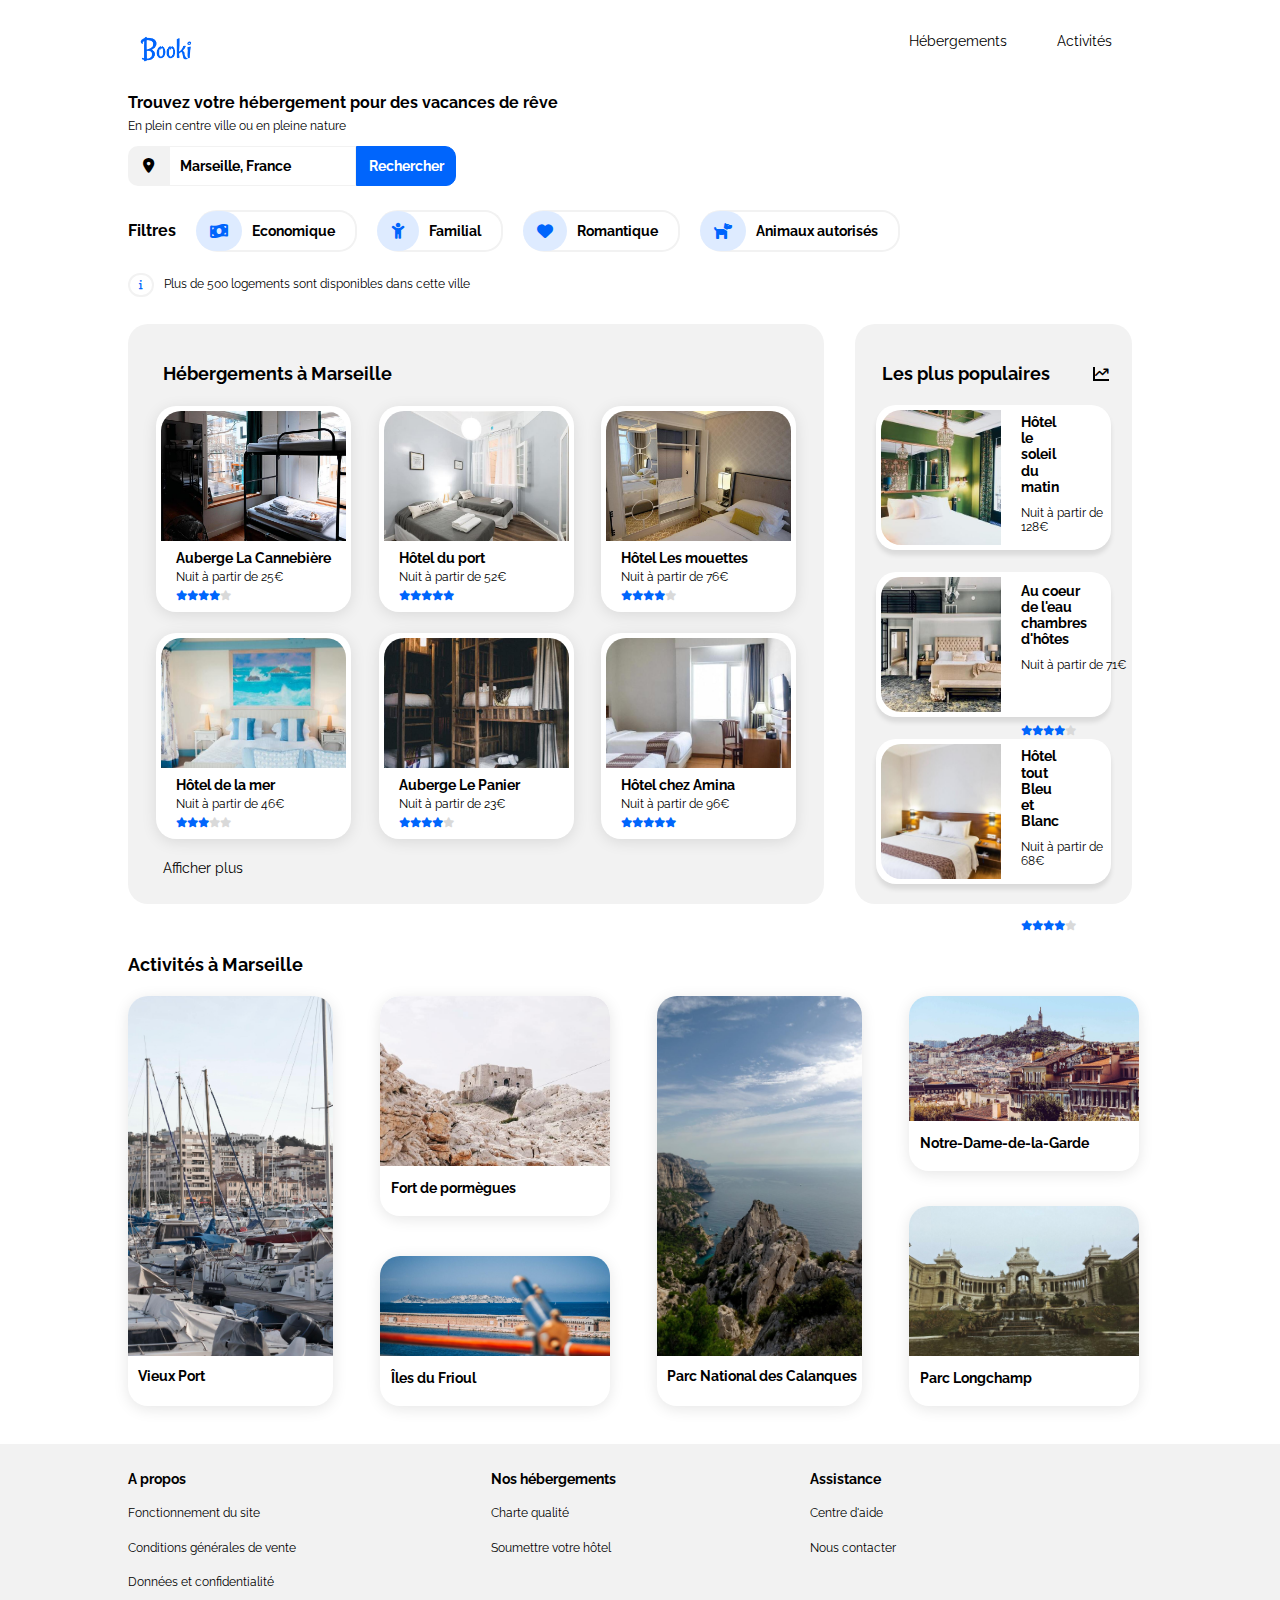
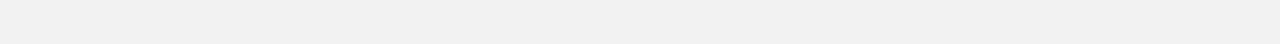
==== commit 50d346fb: "23 mars 2022 complète + correction bug d'affichage image les plus populaires" ====
--- a/index.html
+++ b/index.html
@@ -3,7 +3,7 @@
 
 <head>
     <meta charset="utf-8" />
-    <meta name="viewport" content="width=device-width, initial-scale=1.0">
+    <meta name="viewport" content="width=device-width,initial-scale=1">
     <link href="./css/styles.css" rel="stylesheet" type="text/css" />
     <link href="./css/normalize.css" rel="stylesheet" type="text/css" />
     <link rel="stylesheet" href="./fontawesome/css/all.min.css">
@@ -86,7 +86,7 @@
                             <img src="./images/hebergements/4_small/auberge_la_cannebiere_s.jpg" alt="Auberge la cannebière">
                             <div class="hebergement_marseille_text">
                                 <h3>Auberge La Cannebière</h3>
-                                <p>Nuit à partir de <strong>25€</strong></p>
+                                <p>Nuit à partir de 25€</p>
                                 <div class="star">
                                     <i class="fa-solid fa-star"></i>
                                     <i class="fa-solid fa-star"></i>
@@ -102,7 +102,7 @@
                                 <img src="./images/hebergements/4_small/hotel_du_port_s.jpg" alt="Hôtel du port">
                                 <div class="hebergement_marseille_text">
                                     <h3>Hôtel du port</h3>
-                                    <p>Nuit à partir de <strong>52€</strong></p>
+                                    <p>Nuit à partir de 52€</p>
                                     <div class="star">
                                         <i class="fa-solid fa-star"></i>
                                         <i class="fa-solid fa-star"></i>
@@ -118,7 +118,7 @@
                         <img src="./images/hebergements/4_small/hotel_les_mouettes_s.jpg" alt="Hôtel les mouettes">
                             <div class="hebergement_marseille_text">
                                 <h3>Hôtel Les mouettes</h3>
-                                <p>Nuit à partir de <strong>76€</strong></p>
+                                <p>Nuit à partir de 76€</p>
                                 <div class="star">
                                     <i class="fa-solid fa-star"></i>
                                     <i class="fa-solid fa-star"></i>
@@ -134,7 +134,7 @@
                             <img src="./images/hebergements/4_small/hotel_de_la_mer_s.jpg" alt="Hôtel de la mer">
                             <div class="hebergement_marseille_text">
                                 <h3>Hôtel de la mer</h3>
-                                <p>Nuit à partir de <strong>46€</strong></p>
+                                <p>Nuit à partir de 46€</p>
                                 <div class="star">
                                     <i class="fa-solid fa-star"></i>
                                     <i class="fa-solid fa-star"></i>
@@ -150,7 +150,7 @@
                             <img src="./images/hebergements/4_small/auberge_le_panier_s.jpg" alt="Auberge le panier">
                             <div class="hebergement_marseille_text">
                                 <h3>Auberge Le Panier</h3>
-                                <p>Nuit à partir de <strong>23€</strong></p>
+                                <p>Nuit à partir de 23€</p>
                                 <div class="star">
                                     <i class="fa-solid fa-star"></i>
                                     <i class="fa-solid fa-star"></i>
@@ -166,7 +166,7 @@
                             <img src="./images/hebergements/4_small/hotel_chez_amina_s.jpg" alt="Hôtel chez Amina">
                             <div class="hebergement_marseille_text">
                                 <h3>Hôtel chez Amina</h3>
-                                <p>Nuit à partir de <strong>96€</strong></p>
+                                <p>Nuit à partir de 96€</p>
                                 <div class="star">
                                     <i class="fa-solid fa-star"></i>
                                     <i class="fa-solid fa-star"></i>
@@ -195,7 +195,7 @@
                             </div>
                             <div class="populaire_text_block">
                                 <h3>Hôtel le soleil du matin</h3>
-                                <p>Nuit à partir de <strong>128€</strong></p>
+                                <p>Nuit à partir de 128€</p>
                                 <div class="star_populaire">
                                     <i class="fa-solid fa-star"></i>
                                     <i class="fa-solid fa-star"></i>
@@ -213,7 +213,7 @@
                             </div>
                             <div class="populaire_text_block">
                                 <h3>Au coeur de l'eau chambres d'hôtes</h3>
-                                <p>Nuit à partir de <strong>71€</strong></p>
+                                <p>Nuit à partir de 71€</p>
                                 <div class="star_populaire">
                                     <i class="fa-solid fa-star"></i>
                                     <i class="fa-solid fa-star"></i>
@@ -231,7 +231,7 @@
                             </div>
                             <div class="populaire_text_block">
                                 <h3>Hôtel tout Bleu et Blanc</h3>
-                                <p>Nuit à partir de <strong>68€</strong></p>
+                                <p>Nuit à partir de 68€</p>
                                 <div class="star_populaire">
                                     <i class="fa-solid fa-star"></i>
                                     <i class="fa-solid fa-star"></i>
--- a/css/styles.css
+++ b/css/styles.css
@@ -317,14 +317,8 @@
     transform: scale(1.08);
 }
 
-.populaire_images {
+.populaire_images img {
     width: 120px;
-    overflow: hidden;
-    position: relative;
-}
-
-.populaire_petit_block img {
-    width: 100%;
     height: 100%;
     object-fit: cover;
     border-radius: 20px 0 0 20px;
@@ -341,8 +335,10 @@
 }
 
 .populaire_text_block> h3 {
+    width: 100%;
     font-size: 14px;
     margin: 5% 0 5% 0;
+    padding-right: 46px;
 }
 
 .populaire_text_block> p {
@@ -353,6 +349,7 @@
     display: flex;
     color: #0065FC;
     font-size: 10px;
+    padding: 40px 0 0 0;
 }
 
 /*Section activités de la page*/
@@ -515,6 +512,170 @@
     font-weight: bold;
 }
 
+/* La version tablette du site */
+
+@media all and (min-width: 768px) and (max-width: 992px) {
+
+    #recherche{
+        display: flex;
+        flex-direction: column;
+        align-items: center;
+    }
+
+    #recherche> h1{
+        font-size: 28px;
+    }
+
+    #recherche> p{
+        font-size: 21px;
+    }
+
+    #barre_recherche{
+        margin-top: 10px;
+    }
+
+    #barre_recherche_localisation{
+        font-size: 20px;
+        height: 45px;
+    }
+
+    #barre_recherche input{
+        height: 45px;
+        border:1px solid #F2F2F2;
+        font-size: 17px;
+    }
+
+    #barre_recherche button{
+        height: 45px;
+        width: 110px;
+        font-size: 16px;
+    }
+
+    #recherche_infos{
+        margin-top: 10px;
+    }
+
+    #recherche_filtres{
+        width: 100%;
+        justify-content: center;
+    }
+
+    .recherche_filtres_filtre{
+        margin: 0 8px;
+        height: 45px;
+    }
+    .recherche_filtres_filtre i{
+        padding: 14px;
+    }
+
+    #recherche_filtres>p{
+        display: none;
+    }
+
+
+    /*La partie hébergement version tablette*/
+
+    #hébergements {
+        display: flex;
+        flex-direction: column;
+
+    }
+    #hébergements_marseille_block {
+        order: 2;
+        width: 100%;
+        margin-top: 50px;
+    }
+    #populaire{
+        order:1;
+        width: 100%;
+        margin-top: 10px;
+    }
+
+    .hébergement_marseille_petit_block {
+        width: 45%;
+    }
+    .hébergement_marseille_petit_block:hover {
+        width: 48%;
+    }
+
+    .hébergement_marseille_text {
+        padding-left: 20px;
+        font-size: 16px;
+    }
+
+    .star {
+        font-size: 15px;
+    }
+
+    .populaire_text_block {
+        font-size: 18px;
+        padding-left: 25px;
+    }
+    .star_populaire {
+        font-size: 16px;
+    }
+
+
+
+
+    /* Page activités version tablette */
+
+
+    #activites>h2{
+        padding-left: 20px;
+    }
+
+    .activites_grand_block{
+        height: 465px;
+        width: 45%;
+        margin: 20px 0;
+    }
+
+    .activites_grand_block:hover{
+        width: 50%;
+    }
+
+    .activites_grand_block img{
+        height: 420px;
+    }
+    .activites_grand_block h3{
+        padding: 5px 0 0 20px;
+        font-size: 20px;
+    }
+
+    .activites_petit_block{
+        width: 45%;
+        margin: 20px 0;
+    }
+    #activites_petit_block1, #activites_petit_block2, #activites_petit_block3, #activites_petit_block4 {
+        height: 200px;
+    }
+
+    #activites_petit_block1 img, #activites_petit_block2 img, #activites_petit_block3 img, #activites_petit_block4 img {
+        height: 155px;
+    }
+
+    .activites_petit_block h3{
+        padding: 5px 0 0 20px;
+        font-size: 20px;
+    }
+
+
+    footer { 
+        justify-content: space-around;
+        padding: 20px 0 0 0;
+    }
+
+    #footer_propos{
+        width: 30%;
+    }
+
+    #footer_hébergements{
+        width: 30%;
+    }
+
+}
+
 /*Affichage pour mobile*/
 @media only screen and (max-width: 768px) {
 /* Configuration de la page et du logo */
@@ -671,7 +832,7 @@
 }
 
 .hebergement_marseille_text .star {
-    font-size: 14px;
+    font-size: 10px;
 }
 
 #hebergement_marseille> p {
@@ -687,13 +848,25 @@
     padding-bottom: 40px;
 }
 
+/* Correction d'un bug de mise en page ou l'image était rogné par la gauche du texte sur le bloc du milieu */
+.populaire_text_block> h3 {
+    font-size: 17px;
+    padding-right: 15px;
+    flex-wrap: wrap;
+    width: 200px;
+}
+
 .populaire_petit_block {
-    width: 90%;
+    width: 100%;
     margin: 10px 0 0 0;
 }
 
 #populaire_titre {
     width: 90%;
+}
+
+.star_populaire {
+    padding: 35px 0 0 0;
 }
 
 /* La section activité version mobile */
@@ -718,7 +891,7 @@
 
 .activites_grand_block {
     width: 90%;
-    margin: 0 0 20px 0;
+    margin: 0 0 25px 0;
     height: 200px;
 }
 
@@ -729,19 +902,19 @@
 }
 
 #activites_petit_block1, #activites_petit_block2, #activites_petit_block3, #activites_petit_block4 {
-    height: 250px;
+    height: 200px;
     width: 90%;
-    margin-bottom: 20px ;
-}
-
-#activites_petit_block1, #activites_petit_block2, #activites_petit_block3, #activites_petit_block4 img {
-    height: 200px;
+    margin-bottom: 25px ;
+}
+
+#activites_petit_block1 img, #activites_petit_block2 img, #activites_petit_block3 img, #activites_petit_block4 img {
+    height: 150px;
 }
 
 /* Le bas de page version mobile */
 footer {
     flex-direction: column;
-    padding: 30px 0 20px 20px;
+    padding: 30px 0 20px 30px;
     height: 100%;
 }
 
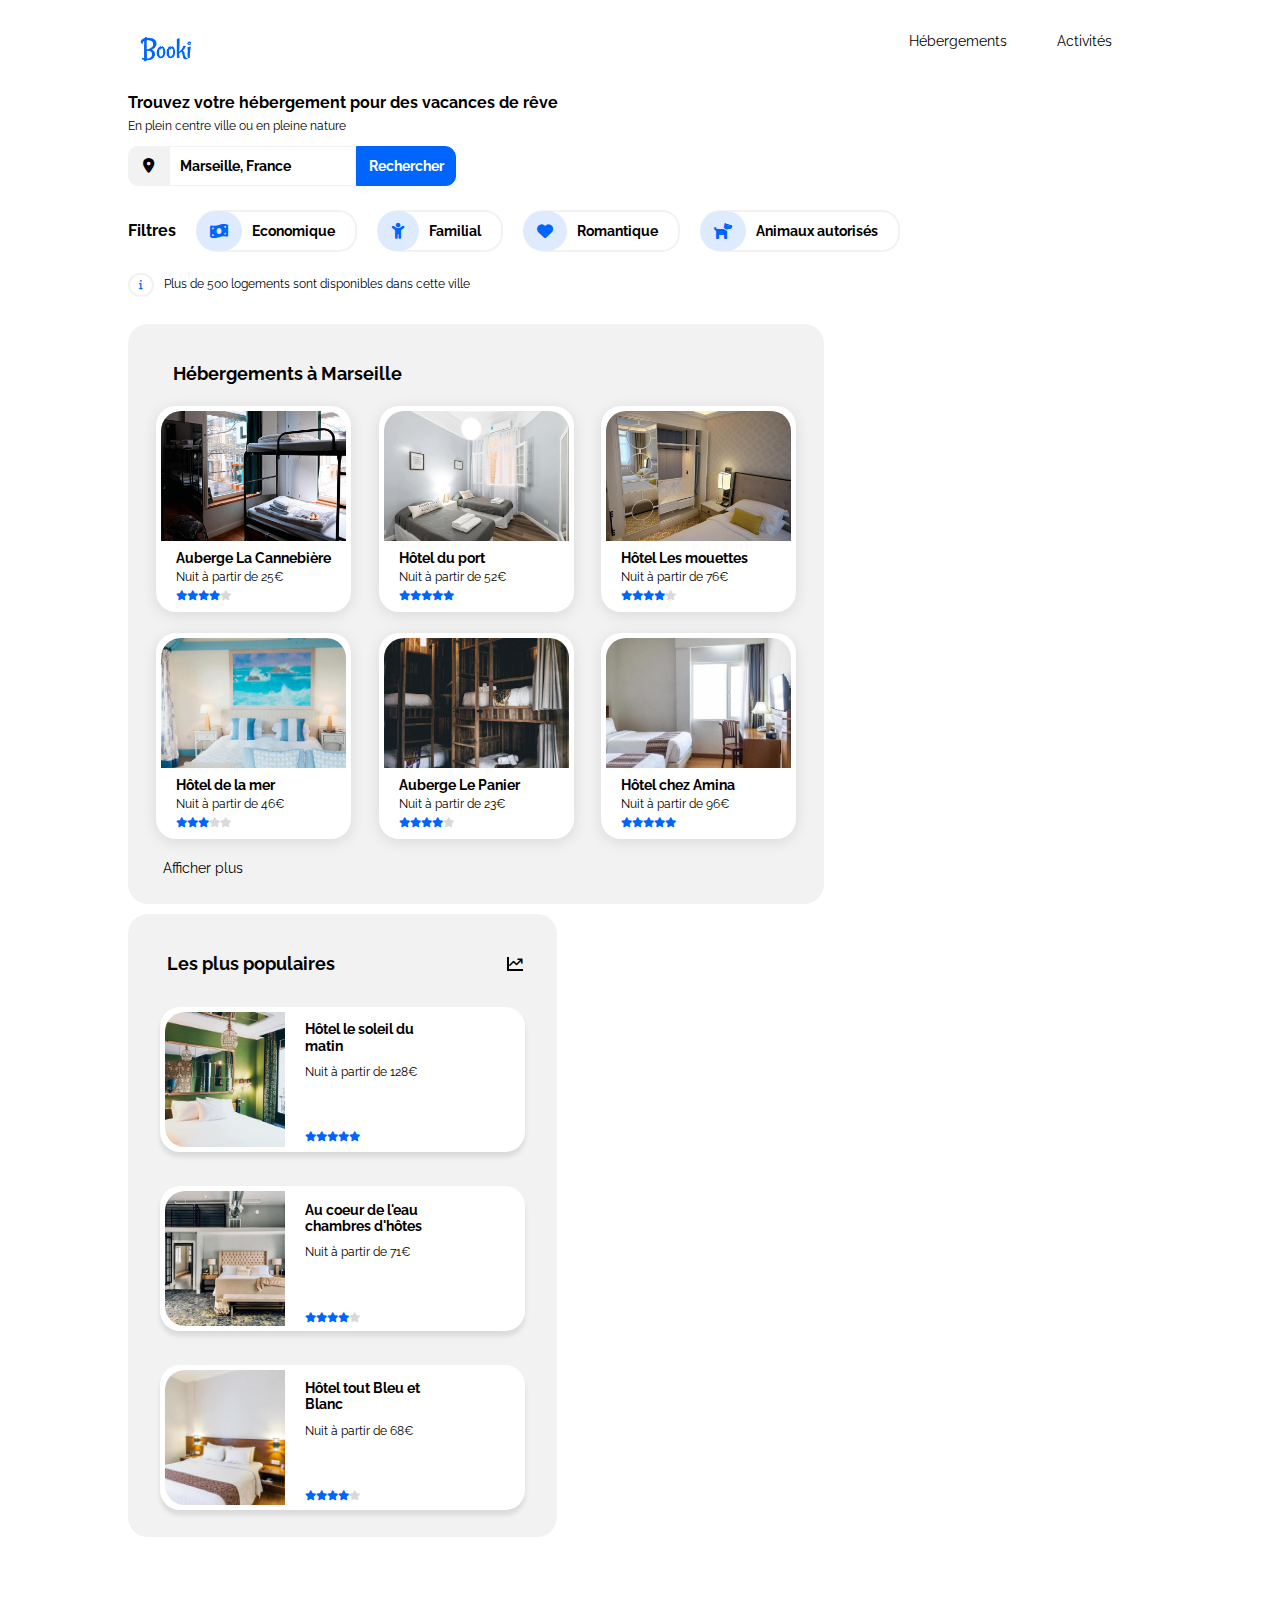
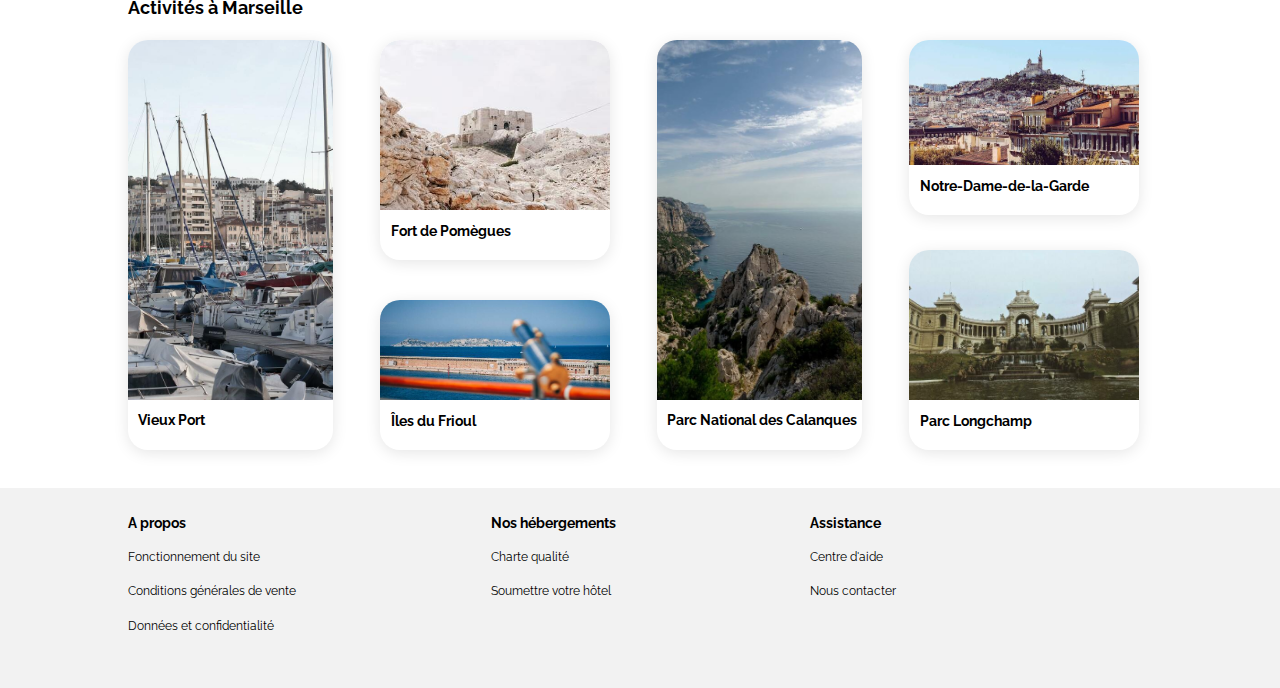
==== commit e21859b8: "Première correction image + margin + padding 24 mars 2022" ====
--- a/index.html
+++ b/index.html
@@ -248,51 +248,51 @@
         
         <!-- Deuxième partie du site, celle des Activités à Marseille -->
         <section id="activites">
-            <div id="activites_marseille">
+            <article id="activites_marseille">
                 <h2>Activités à Marseille</h2>
                 <div id="activites_marseille_block">
                     <div class="activites_grand_block">
                         <a href="#">
-                            <img src="./images/activites/2_large/vieux_port_l.jpg" alt="Vieux port">
+                            <img src="./images/activites/3_medium/vieux_port_m.jpg" alt="Vieux port">
                             <h3>Vieux Port</h3>
                         </a>
                     </div>
                     <div class="activites_petit_block">
                         <div id="activites_petit_block1">
                             <a href="#">
-                                <img src="./images/activites/3_medium/fort_pomegues_m.jpg" alt="Fort de Pormègues">
-                                <h3>Fort de pormègues</h3>
+                                <img src="./images/activites/4_small/fort_pomegues_s.jpg" alt="Fort de Pomègues">
+                                <h3>Fort de Pomègues</h3>
                             </a>
                         </div>
                         <div id="activites_petit_block2">
                             <a href="">
-                                <img src="./images/activites/3_medium/iles_du_frioul_m.jpg" alt="Îles du Frioul">
+                                <img src="./images/activites/4_small/iles_du_frioul_s.jpg" alt="Îles du Frioul">
                                 <h3>Îles du Frioul</h3>
                             </a>
                         </div>
                     </div>
                     <div class="activites_grand_block">
                         <a href="#">
-                            <img src="./images/activites/2_large/parc_calanques_l.jpg" alt="Parc National des Calanques">
+                            <img src="./images/activites/3_medium/parc_calanques_m.jpg" alt="Parc National des Calanques">
                             <h3>Parc National des Calanques</h3>
                         </a>
                     </div>
                     <div class="activites_petit_block">
                         <div id="activites_petit_block3">
                             <a href="#">
-                                <img src="./images/activites/3_medium/notre_dame_garde_m.jpg" alt="Notre Dame de la Garde">
+                                <img src="./images/activites/4_small/notre_dame_garde_s.jpg" alt="Notre Dame de la Garde">
                                 <h3>Notre-Dame-de-la-Garde</h3>
                             </a>
                         </div>
                         <div id="activites_petit_block4">
                             <a href="#">
-                                <img src="./images/activites/3_medium/parc_longchamp_m.jpg" alt="Parc Longchamp">
+                                <img src="./images/activites/4_small/parc_longchamp_s.jpg" alt="Parc Longchamp">
                                 <h3>Parc Longchamp</h3>
                             </a>
                         </div>
                     </div>
                 </div>
-            </div>
+            </article>
         </section>
     </div>
 
--- a/css/styles.css
+++ b/css/styles.css
@@ -8,6 +8,7 @@
 
 a {
     text-decoration: none !important;
+    color: black !important;
 }
 
 /*On met en place dans les balises body la police importé Raleway*/
@@ -29,9 +30,9 @@
 
 /*Définition de la taille du logo pour l'adapter à la page*/
 #logo {
-width: 80px;
-margin-top: 30px;
-margin-bottom: 15px;
+    width: 80px;
+    margin-top: 30px;
+    margin-bottom: 15px;
 }
 
 /*Mise en page du menu de navigation qui fait partie de la balise nav*/
@@ -179,6 +180,7 @@
 #hebergement {
     display: flex;
     flex-direction: row;
+    flex-wrap: wrap;
     width: 100%;
     margin-top: 10px;
 }
@@ -188,21 +190,17 @@
     border-radius: 20px;
     width: 68%;
     margin-right: 3%;
+    margin-bottom: 10px;
     padding: 40px 0 0 0;
 }
 
 #hebergement_marseille> h2 {
     font-size: 18px;
-    margin: 0 0 0 5%;
+    margin: 0 0 0 45px;
 }
 
 #hebergement_marseille> h3 {
     font-size: 16px;
-}
-
-#hebergement_marseille a {
-    text-decoration: none;
-    color: black;
 }
 
 #hebergement_marseille> p {
@@ -268,10 +266,10 @@
     display: flex;
     flex-direction: column;
     align-items: center;
-    width: 27%;
     background-color: #F2F2F2;
     border-radius: 20px;
     padding: 40px 0 0 0;
+    margin-bottom: 10px;
 }
 
 #populaire_block {
@@ -280,6 +278,7 @@
     justify-content: space-around;
     flex-wrap: wrap;
     align-items: center;
+    margin-bottom: 10px;
 }
 
 #populaire_titre {
@@ -287,6 +286,7 @@
     justify-content: space-between;
     align-items: center;
     width: 84%;
+    margin-bottom: 5px;
 }
 
 #populaire_titre> i {
@@ -298,7 +298,7 @@
 
 #populaire_titre> h2 {
     font-size: 18px;
-    margin: 0 0 4% 2%;
+    margin: 0 0 10px 5px;
 }
 
 .populaire_petit_block {
@@ -335,7 +335,7 @@
 }
 
 .populaire_text_block> h3 {
-    width: 100%;
+    width: 80%;
     font-size: 14px;
     margin: 5% 0 5% 0;
     padding-right: 46px;
@@ -516,95 +516,122 @@
 
 @media all and (min-width: 768px) and (max-width: 992px) {
 
-    #recherche{
+    #recherche {
         display: flex;
         flex-direction: column;
         align-items: center;
     }
 
-    #recherche> h1{
+    #recherche> h1 {
         font-size: 28px;
     }
 
-    #recherche> p{
+    #recherche> p {
         font-size: 21px;
     }
 
-    #barre_recherche{
+    #barre_recherche {
         margin-top: 10px;
     }
 
-    #barre_recherche_localisation{
+    #barre_recherche_localisation {
         font-size: 20px;
         height: 45px;
     }
 
-    #barre_recherche input{
+    #barre_recherche input {
         height: 45px;
         border:1px solid #F2F2F2;
         font-size: 17px;
     }
 
-    #barre_recherche button{
+    #barre_recherche button {
         height: 45px;
         width: 110px;
-        font-size: 16px;
-    }
-
-    #recherche_infos{
+        font-size: 14px;
+    }
+
+    #recherche_infos {
         margin-top: 10px;
     }
 
-    #recherche_filtres{
+    #recherche_filtres {
         width: 100%;
         justify-content: center;
     }
 
-    .recherche_filtres_filtre{
-        margin: 0 8px;
+    .recherche_filtres_filtre {
+        margin: 0 10px 10px 0;
         height: 45px;
     }
-    .recherche_filtres_filtre i{
+    .recherche_filtres_filtre i {
         padding: 14px;
     }
 
-    #recherche_filtres>p{
+    #recherche_filtres>p {
         display: none;
     }
 
 
     /*La partie hébergement version tablette*/
 
-    #hébergements {
+    #hebergement {
         display: flex;
         flex-direction: column;
 
     }
-    #hébergements_marseille_block {
+
+    #hebergement_marseille {
+        width: 100%;
+    }
+
+    #hebergement_marseille> h2 {
+        margin: 0 0 10px 25px;
+    }
+
+    #hebergements_marseille_block {
         order: 2;
         width: 100%;
         margin-top: 50px;
     }
-    #populaire{
-        order:1;
+
+    .hebergement_marseille_petit_block {
+        width: 45%;
+    }
+    .hebergement_marseille_petit_block:hover {
+        width: 48%;
+    }
+
+    .hebergement_marseille_text {
+        padding-left: 20px;
+        font-size: 16px;
+    }
+
+    .star {
+        font-size: 15px;
+    }
+
+    /* La partie les plus populaires version tablette */
+    #populaire {
+        order: 1;
         width: 100%;
         margin-top: 10px;
-    }
-
-    .hébergement_marseille_petit_block {
-        width: 45%;
-    }
-    .hébergement_marseille_petit_block:hover {
-        width: 48%;
-    }
-
-    .hébergement_marseille_text {
-        padding-left: 20px;
-        font-size: 16px;
-    }
-
-    .star {
-        font-size: 15px;
+        margin-bottom: 20px;
+        background-color: #FFFFFF;
+        align-items: flex-start;
+    }
+
+    #populaire_titre {
+        justify-content: space-between;
+        width: 66%;
+    }
+
+    #populaire_titre> i {
+        margin-bottom: 20px;
+    }
+
+    .populaire_petit_block {
+        width: 100%;
     }
 
     .populaire_text_block {
@@ -617,61 +644,47 @@
 
 
 
-
     /* Page activités version tablette */
-
-
-    #activites>h2{
+    #activites>h2 {
         padding-left: 20px;
     }
 
-    .activites_grand_block{
-        height: 465px;
+    .activites_grand_block {
+        height: 475px;
         width: 45%;
         margin: 20px 0;
     }
 
-    .activites_grand_block:hover{
-        width: 50%;
-    }
-
-    .activites_grand_block img{
+    .activites_grand_block img {
         height: 420px;
     }
-    .activites_grand_block h3{
+    .activites_grand_block h3 {
         padding: 5px 0 0 20px;
         font-size: 20px;
     }
 
-    .activites_petit_block{
+    .activites_petit_block {
         width: 45%;
         margin: 20px 0;
     }
+
     #activites_petit_block1, #activites_petit_block2, #activites_petit_block3, #activites_petit_block4 {
-        height: 200px;
+        height: 217px;
+        width: 100%;
     }
 
     #activites_petit_block1 img, #activites_petit_block2 img, #activites_petit_block3 img, #activites_petit_block4 img {
-        height: 155px;
-    }
-
-    .activites_petit_block h3{
+        height: 161px;
+    }
+
+    .activites_petit_block h3 {
         padding: 5px 0 0 20px;
         font-size: 20px;
     }
 
-
     footer { 
-        justify-content: space-around;
+        justify-content: space-evenly;
         padding: 20px 0 0 0;
-    }
-
-    #footer_propos{
-        width: 30%;
-    }
-
-    #footer_hébergements{
-        width: 30%;
     }
 
 }
@@ -840,7 +853,7 @@
 }
 
 /* La partie les plus populaires version mobile */
-#populaire{
+#populaire {
     order:1;
     width: 100%;
     margin-top: 10px;
@@ -922,14 +935,14 @@
     margin: 0 0 10px 0;
 }
 
-#footer_propos{
-    width: 100%;
-}
-
-#footer_hébergements{
-    width: 100%;
-}
-#footer_assistance{
+#footer_propos {
+    width: 100%;
+}
+
+#footer_hébergements {
+    width: 100%;
+}
+#footer_assistance {
     width: 100%;
 }
 
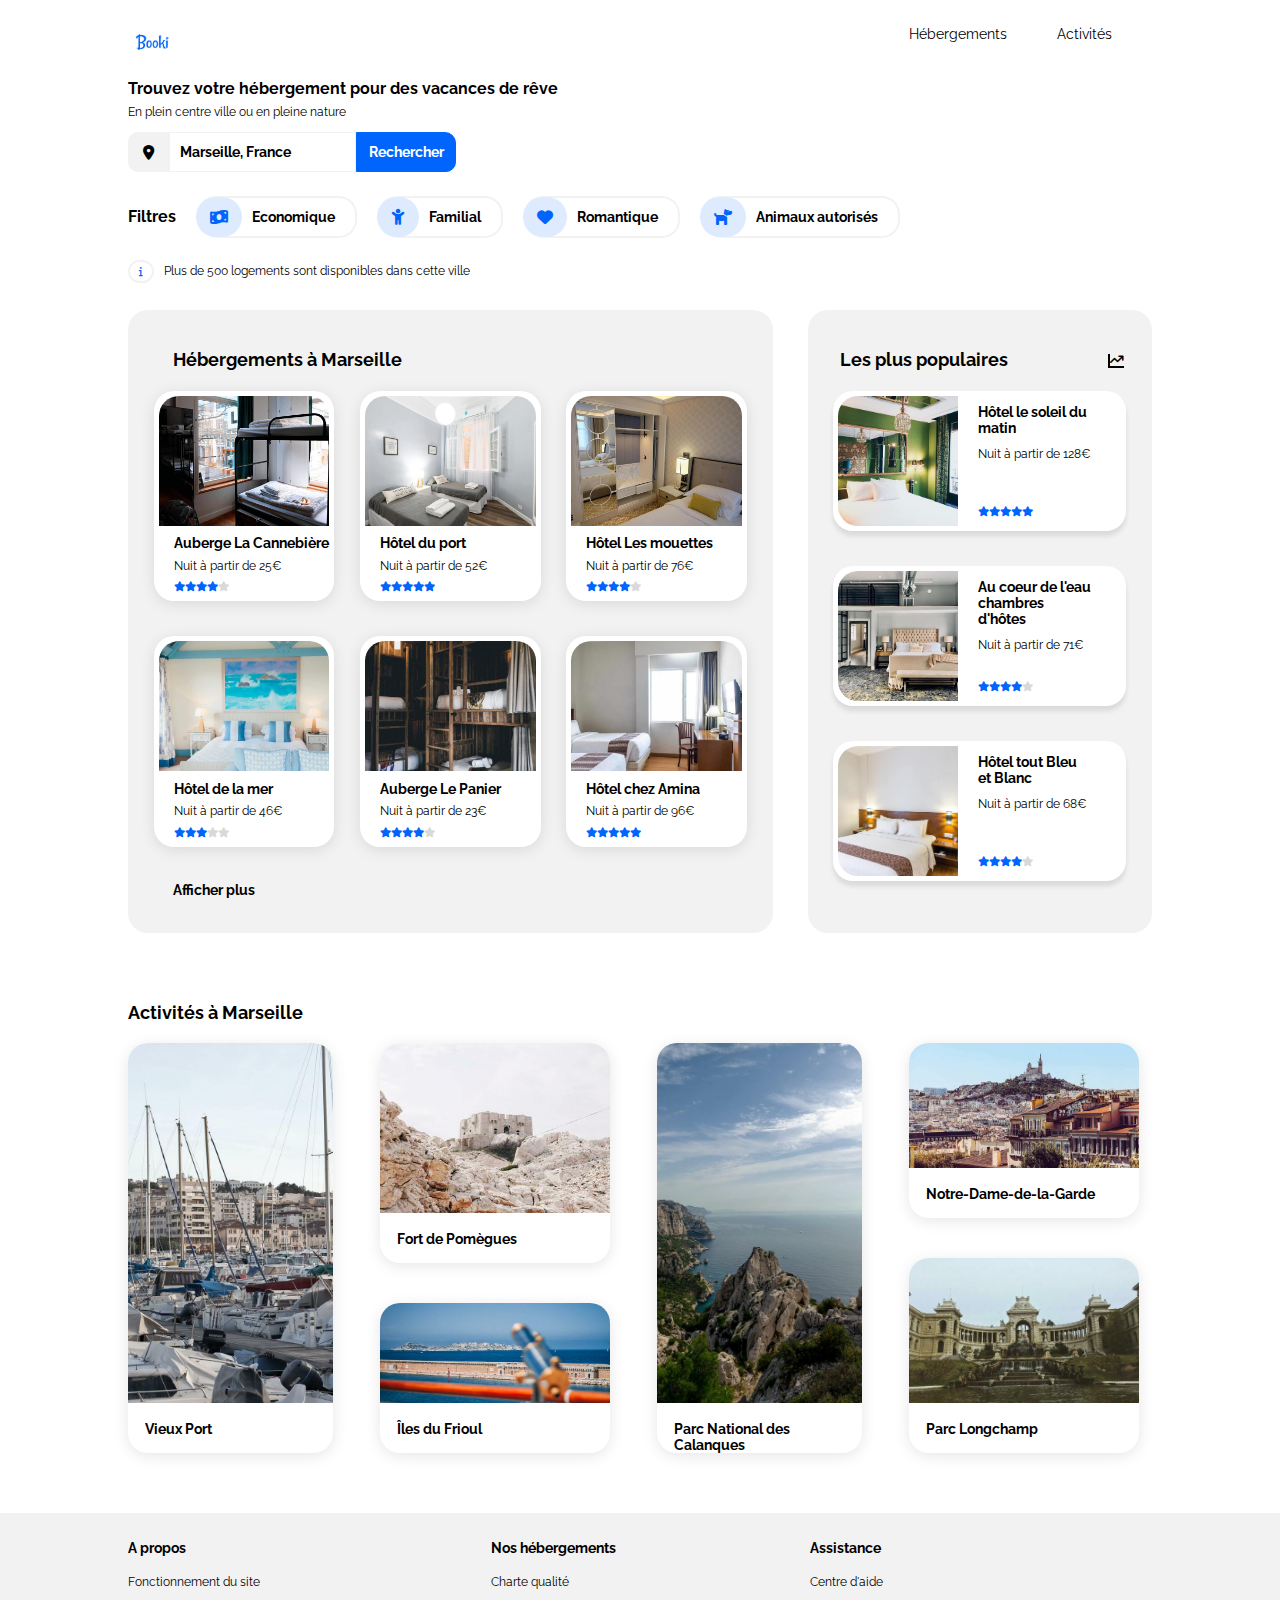
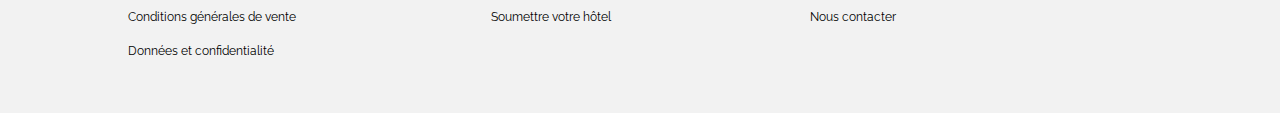
==== commit 11a42f31: "Version finale 30 mars 2022" ====
--- a/index.html
+++ b/index.html
@@ -85,8 +85,10 @@
                         <a href="#">
                             <img src="./images/hebergements/4_small/auberge_la_cannebiere_s.jpg" alt="Auberge la cannebière">
                             <div class="hebergement_marseille_text">
-                                <h3>Auberge La Cannebière</h3>
-                                <p>Nuit à partir de 25€</p>
+                                <div class="marseille_text">
+                                    <h3>Auberge La Cannebière</h3>
+                                    <p>Nuit à partir de 25€</p>
+                                </div>
                                 <div class="star">
                                     <i class="fa-solid fa-star"></i>
                                     <i class="fa-solid fa-star"></i>
@@ -101,8 +103,10 @@
                             <a href="#">
                                 <img src="./images/hebergements/4_small/hotel_du_port_s.jpg" alt="Hôtel du port">
                                 <div class="hebergement_marseille_text">
-                                    <h3>Hôtel du port</h3>
-                                    <p>Nuit à partir de 52€</p>
+                                    <div class="marseille_text">
+                                        <h3>Hôtel du port</h3>
+                                        <p>Nuit à partir de 52€</p>
+                                    </div>
                                     <div class="star">
                                         <i class="fa-solid fa-star"></i>
                                         <i class="fa-solid fa-star"></i>
@@ -117,8 +121,10 @@
                         <a href="#">
                         <img src="./images/hebergements/4_small/hotel_les_mouettes_s.jpg" alt="Hôtel les mouettes">
                             <div class="hebergement_marseille_text">
-                                <h3>Hôtel Les mouettes</h3>
-                                <p>Nuit à partir de 76€</p>
+                                <div class="marseille_text">
+                                    <h3>Hôtel Les mouettes</h3>
+                                    <p>Nuit à partir de 76€</p>
+                                </div>
                                 <div class="star">
                                     <i class="fa-solid fa-star"></i>
                                     <i class="fa-solid fa-star"></i>
@@ -133,8 +139,10 @@
                         <a href="#">
                             <img src="./images/hebergements/4_small/hotel_de_la_mer_s.jpg" alt="Hôtel de la mer">
                             <div class="hebergement_marseille_text">
-                                <h3>Hôtel de la mer</h3>
-                                <p>Nuit à partir de 46€</p>
+                                <div class="marseille_text">
+                                    <h3>Hôtel de la mer</h3>
+                                    <p>Nuit à partir de 46€</p>
+                                </div>
                                 <div class="star">
                                     <i class="fa-solid fa-star"></i>
                                     <i class="fa-solid fa-star"></i>
@@ -149,8 +157,10 @@
                             <a href="#">
                             <img src="./images/hebergements/4_small/auberge_le_panier_s.jpg" alt="Auberge le panier">
                             <div class="hebergement_marseille_text">
-                                <h3>Auberge Le Panier</h3>
-                                <p>Nuit à partir de 23€</p>
+                                <div class="marseille_text">
+                                    <h3>Auberge Le Panier</h3>
+                                    <p>Nuit à partir de 23€</p>
+                                </div>
                                 <div class="star">
                                     <i class="fa-solid fa-star"></i>
                                     <i class="fa-solid fa-star"></i>
@@ -165,8 +175,10 @@
                             <a href="#">
                             <img src="./images/hebergements/4_small/hotel_chez_amina_s.jpg" alt="Hôtel chez Amina">
                             <div class="hebergement_marseille_text">
-                                <h3>Hôtel chez Amina</h3>
-                                <p>Nuit à partir de 96€</p>
+                                <div class="marseille_text">
+                                    <h3>Hôtel chez Amina</h3>
+                                    <p>Nuit à partir de 96€</p>
+                                </div>
                                 <div class="star">
                                     <i class="fa-solid fa-star"></i>
                                     <i class="fa-solid fa-star"></i>
@@ -194,8 +206,10 @@
                                 <img src="./images/hebergements/4_small/hotel_le_soleil_s.jpg" alt="Hotel le soleil du matin">
                             </div>
                             <div class="populaire_text_block">
-                                <h3>Hôtel le soleil du matin</h3>
-                                <p>Nuit à partir de 128€</p>
+                                <div class="populaire_text">
+                                    <h3>Hôtel le soleil du matin</h3>
+                                    <p>Nuit à partir de 128€</p>
+                                </div>
                                 <div class="star_populaire">
                                     <i class="fa-solid fa-star"></i>
                                     <i class="fa-solid fa-star"></i>
@@ -212,8 +226,10 @@
                                 <img src="./images/hebergements/4_small/au_coeur_de_eau_s.jpg" alt="Au coeur de l'eau chambres d'hôtes">
                             </div>
                             <div class="populaire_text_block">
-                                <h3>Au coeur de l'eau chambres d'hôtes</h3>
-                                <p>Nuit à partir de 71€</p>
+                                <div class="populaire_text">
+                                    <h3>Au coeur de l'eau chambres d'hôtes</h3>
+                                    <p>Nuit à partir de 71€</p>
+                                </div>
                                 <div class="star_populaire">
                                     <i class="fa-solid fa-star"></i>
                                     <i class="fa-solid fa-star"></i>
@@ -230,8 +246,10 @@
                                 <img src="./images/hebergements/4_small/hotel_tout_bleu_s.jpg" alt="Hôtel tout bleu et blanc">
                             </div>
                             <div class="populaire_text_block">
-                                <h3>Hôtel tout Bleu et Blanc</h3>
-                                <p>Nuit à partir de 68€</p>
+                                <div class="populaire_text">
+                                    <h3>Hôtel tout Bleu et Blanc</h3>
+                                    <p>Nuit à partir de 68€</p>
+                                </div>
                                 <div class="star_populaire">
                                     <i class="fa-solid fa-star"></i>
                                     <i class="fa-solid fa-star"></i>
--- a/css/styles.css
+++ b/css/styles.css
@@ -8,7 +8,7 @@
 
 a {
     text-decoration: none !important;
-    color: black !important;
+    color: black;
 }
 
 /*On met en place dans les balises body la police importé Raleway*/
@@ -30,7 +30,7 @@
 
 /*Définition de la taille du logo pour l'adapter à la page*/
 #logo {
-    width: 80px;
+    width: 5%;
     margin-top: 30px;
     margin-bottom: 15px;
 }
@@ -179,8 +179,6 @@
 /*La partie hebergement à Marseille*/
 #hebergement {
     display: flex;
-    flex-direction: row;
-    flex-wrap: wrap;
     width: 100%;
     margin-top: 10px;
 }
@@ -188,15 +186,15 @@
 #hebergement_marseille {
     background-color: #F2F2F2;
     border-radius: 20px;
-    width: 68%;
-    margin-right: 3%;
+    width: 70%;
+    margin-right: 35px;
+    padding: 40px 0 0 0;
     margin-bottom: 10px;
-    padding: 40px 0 0 0;
 }
 
 #hebergement_marseille> h2 {
     font-size: 18px;
-    margin: 0 0 0 45px;
+    margin: 0 0 20px 45px;
 }
 
 #hebergement_marseille> h3 {
@@ -205,7 +203,8 @@
 
 #hebergement_marseille> p {
     font-size: 14px;
-    margin: 3% 0 4% 5%;
+    margin: 0 0 35px 45px;
+    font-weight: bold;
 }
 
 #hebergement_marseille_block {
@@ -217,20 +216,20 @@
 .hebergement_marseille_petit_block {
     background-color: white;
     width: 28%;
-    margin: 3% 0 0 0;
-    padding: 5px 5px;
+    margin: 0 0 35px 0;
+    padding: 5px 5px 0 5px;
     border-radius: 20px ;
     box-shadow: 0px 3px 15px rgba(0, 0, 0, 0.1);
     transition: all .4s ease-out;
 }
 
 .hebergement_marseille_petit_block p {
-    margin: 5px;
+    margin: 5px 0 8px 5px;
     font-size: 12px;
 }
 
 .hebergement_marseille_petit_block h3 {
-    margin: 5px;
+    margin: 5px 0 8px 5px;
     font-size: 14px;
 }
 
@@ -246,7 +245,9 @@
 }
 
 .hebergement_marseille_text {
-    padding-bottom: 5px;
+    display: flex;
+    flex-direction: column;
+    justify-content: space-between;
     padding-left: 10px;
 }
 
@@ -254,7 +255,8 @@
     display: flex;
     color: #0065FC;
     font-size: 10px;
-    margin: 0 0 2px 5px;
+    margin: 0 0 0 5px;
+    padding-bottom: 10px;
 }
 
 .grey {
@@ -304,9 +306,9 @@
 .populaire_petit_block {
     display: flex;
     width: 85%;
-    height: 145px;
+    height: 140px;
     background-color: white;
-    margin: 4% 0px;
+    margin: 5px 0 30px 0;
     padding: 5px 5px;
     border-radius: 20px;
     box-shadow: 0px 5px 5px rgba(0,0,0,0.1);
@@ -331,17 +333,19 @@
 }
 
 .populaire_text_block {
+    display: flex;
+    flex-direction: column;
+    justify-content: space-between;
     padding-left: 20px;
 }
 
-.populaire_text_block> h3 {
+.populaire_text> h3 {
     width: 80%;
     font-size: 14px;
-    margin: 5% 0 5% 0;
-    padding-right: 46px;
-}
-
-.populaire_text_block> p {
+    margin: 8px 0 10px 0;
+}
+
+.populaire_text> p {
     font-size: 12px;
 }
 
@@ -349,13 +353,11 @@
     display: flex;
     color: #0065FC;
     font-size: 10px;
-    padding: 40px 0 0 0;
+    padding-bottom: 10px;
 }
 
 /*Section activités de la page*/
 #activites {
-    display: flex;
-    flex-direction: row;
     width: 100%;
     margin-top: 10px;
 }
@@ -366,12 +368,12 @@
 
 #activites_marseille h2 {
     font-size: 18px;
-    margin: 4% 0 2% 0;
+    margin: 60px 0 20px 0;
 }
 
 #activites_marseille h3 {
     font-size: 14px;
-    margin: 4% 0 0 5%;
+    margin: 13px 0 0 17px;
 }
 
 #activites_marseille a {
@@ -421,7 +423,7 @@
     transition: all .4s ease-out;
 }
 
-#activites_petit_block1:hover {
+#activites_petit_block1:hover, #activites_petit_block2:hover, #activites_petit_block3:hover, #activites_petit_block4:hover {
     transform: scale(1.08);
 }
 
@@ -436,12 +438,8 @@
     width: 90%;
     height: 150px;
     border-radius: 20px;
-    box-shadow:0px 3px 15px rgba(0, 0, 0, 0.1);
+    box-shadow: 0px 3px 15px rgba(0, 0, 0, 0.1);
     transition: all .4s ease-out;
-}
-
-#activites_petit_block2:hover {
-    transform: scale(1.08);
 }
 
 #activites_petit_block2 img {
@@ -455,12 +453,8 @@
     width: 90%;
     height: 175px;
     border-radius: 20px;
-    box-shadow:0px 3px 15px rgba(0, 0, 0, 0.1);
+    box-shadow: 0px 3px 15px rgba(0, 0, 0, 0.1);
     transition: all .4s ease-out;
-}
-
-#activites_petit_block3:hover {
-    transform: scale(1.08);
 }
 
 #activites_petit_block3 img {
@@ -472,18 +466,14 @@
 
 #activites_petit_block4 {
     width: 90%;
-    height: 200px;
+    height: 195px;
     border-radius: 20px;
-    box-shadow:0px 3px 15px rgba(0, 0, 0, 0.1);
+    box-shadow: 0px 3px 15px rgba(0, 0, 0, 0.1);
     transition: all .4s ease-out;
 }
 
-#activites_petit_block4:hover {
-    transform: scale(1.08);
-}
-
 #activites_petit_block4 img {
-    height: 150px;
+    height: 145px;
     width: 100%;
     border-radius: 20px 20px 0 0;
     object-fit: cover;
@@ -495,7 +485,7 @@
     justify-content: space-between;
     background-color: #F2F2F2;
     padding: 1% 30% 1% 10%;
-    margin-top: 3%;
+    margin-top: 60px;
     height: 200px;
 }
 
@@ -508,13 +498,27 @@
     color: black;
 }
 
-footer a:hover {
-    font-weight: bold;
-}
-
 /* La version tablette du site */
 
 @media all and (min-width: 768px) and (max-width: 992px) {
+    /* La taille du logo version tablette */
+
+    #logo {
+        width: 10%;
+    }
+
+    /* La navigation pour la tablette */
+
+    nav a {
+        padding: 28px 10px 0 10px;
+    }
+
+    nav a:active {
+        color: #0065FC;
+        border-top: 2px solid #0065FC;
+    }
+
+    /* La section recherche de la version tablette */
 
     #recherche {
         display: flex;
@@ -523,11 +527,11 @@
     }
 
     #recherche> h1 {
-        font-size: 28px;
+        font-size: 20px;
     }
 
     #recherche> p {
-        font-size: 21px;
+        font-size: 18px;
     }
 
     #barre_recherche {
@@ -564,6 +568,11 @@
         margin: 0 10px 10px 0;
         height: 45px;
     }
+
+    .recherche_filtres_filtre:active {
+        background-color: #deebff;
+    }
+
     .recherche_filtres_filtre i {
         padding: 14px;
     }
@@ -585,8 +594,12 @@
         width: 100%;
     }
 
+    #hebergement_marseille> p {
+        margin: 10px 0 25px 45px;
+    }
+
     #hebergement_marseille> h2 {
-        margin: 0 0 10px 25px;
+        margin: 0 0 20px 25px;
     }
 
     #hebergements_marseille_block {
@@ -597,49 +610,67 @@
 
     .hebergement_marseille_petit_block {
         width: 45%;
-    }
-    .hebergement_marseille_petit_block:hover {
-        width: 48%;
+        margin: 0 0 20px 0;
+    }
+    .hebergement_marseille_petit_block:active {
+        transform: scale(1.08);
     }
 
     .hebergement_marseille_text {
-        padding-left: 20px;
         font-size: 16px;
     }
 
     .star {
-        font-size: 15px;
+        font-size: 10px;
     }
 
     /* La partie les plus populaires version tablette */
     #populaire {
         order: 1;
         width: 100%;
-        margin-top: 10px;
-        margin-bottom: 20px;
+        margin: 10px 0 20px 0;
         background-color: #FFFFFF;
-        align-items: flex-start;
+        align-items: center;
+    }
+
+    #populaire_block {
+        width: 100%;
+    }
+
+    .populaire_images img {
+        width: 200px;
     }
 
     #populaire_titre {
         justify-content: space-between;
-        width: 66%;
+        width: 100%;
     }
 
     #populaire_titre> i {
-        margin-bottom: 20px;
+        margin-bottom: 10px;
     }
 
     .populaire_petit_block {
         width: 100%;
+    }
+
+    .populaire_petit_block:active {
+        transform: scale(1.08);
     }
 
     .populaire_text_block {
         font-size: 18px;
         padding-left: 25px;
     }
+
+    .populaire_text_block h3 {
+        width: 100%;
+        margin: 10px 0 0 0;
+    }
+
     .star_populaire {
-        font-size: 16px;
+        font-size: 10px;
+        padding: 50px 0 0 0;
     }
 
 
@@ -658,6 +689,11 @@
     .activites_grand_block img {
         height: 420px;
     }
+
+    .activites_grand_block:active {
+        transform: scale(1.08);
+    }
+
     .activites_grand_block h3 {
         padding: 5px 0 0 20px;
         font-size: 20px;
@@ -673,6 +709,10 @@
         width: 100%;
     }
 
+    #activites_petit_block1:active , #activites_petit_block2:active , #activites_petit_block3:active , #activites_petit_block4:active {
+        transform: scale(1.08);
+    }
+
     #activites_petit_block1 img, #activites_petit_block2 img, #activites_petit_block3 img, #activites_petit_block4 img {
         height: 161px;
     }
@@ -691,259 +731,279 @@
 
 /*Affichage pour mobile*/
 @media only screen and (max-width: 768px) {
-/* Configuration de la page et du logo */
-#body_page {
-    margin: 0;
-    max-width: 100%;
-}
-
-#body_page h3 {
-    font-size: 17px;
-}
-
-/* La navigation mobile */
-
-#logo {
-    margin: 30px 0 30px 0;
-    width: 150px;
-}
-
-nav {
-    flex-direction: column;
-}
-
-nav ul {
-    width: 100%;
-    padding: 0 0 0 0;
-}
-
-nav li {
-    width: 100%;
-    padding: 0 0 20px 0;
-    text-align: center;
-    border-bottom: 3px solid #F2F2F2;
-}
- nav li:hover {
-     border-bottom: 3px solid #0065FC;
- }
-
- nav a {
-     font-size: 18px;
-     text-align: center;
- }
-
- nav a:hover {
-     border-top: none;
- }
-
-/*  La partie recherche mobile du site */
-
-#recherche> h1 {
-    margin: 20px;
-    font-size: 22px;
-}
-
-#recherche> p {
-    margin: 0 0 30px 20px;
-    font-size: 18px;
-}
-
-#barre_recherche_localisation {
-    padding: 25px 15px 25px 15px;
-    font-size: 20px;
-}
-
-#barre_recherche {
-    justify-content: center;
-}
-
-#barre_recherche form {
-    width: 240px;
-}
-
-#barre_recherche input {
-    width: 265px;
-    height: 50px;
-    border-right: none;
-    font-size: 18px;
-    padding-left: 15px;
-}
-
-#barre_recherche button {
-    width: 50px;
-    height: 50px;
-    border-radius: 15px;
-    font-size: 18px;
-}
-
-button .loupe {
-    display: block;
-}
-
-button .rechercher {
-    display: none;
-}
-
-/* Les différents filtres version mobile */
-#recherche_filtres {
-    justify-content: space-between;
-}
-
-#recherche_filtres> p {
-    display: initial;
-    width: 100%;
-    padding-left: 20px;
-}
-
-#recherche_infos {
-    margin: 10px 0 20px 20px;
-    font-size: 16px;
-}
-
-#recherche_filtres a {
-    margin-left: 15px;
-    margin-right: 15px;
-}
-
-#recherche_infos_i {
-    margin-bottom: 20px;
-}
-
-.recherche_filtres_filtre {
-    margin-bottom: 10px;
-    border: 2px solid #F2F2F2;
-    border-left: none;
-}
-
-/* La partie hébergement du site version mobile */
-#hebergement {
-    display: flex;
-    flex-direction: column;
-}
-
-#hebergement_marseille {
-    background: none;
-    order: 2;
-    width: 100%;
-    margin-top: 20px;
-}
-
-#hebergement_marseille> h2 {
-    margin-bottom: 1%;
-}
-
-.hebergement_marseille_petit_block {
-    width: 90%;
-}
-
-.hebergement_marseille_petit_block:hover {
-    width: 90%;
-}
-
-.hebergement_marseille_text {
-    font-size: 15px;
-}
-
-.hebergement_marseille_text .star {
-    font-size: 10px;
-}
-
-#hebergement_marseille> p {
-    margin-top: 30px;
-}
-
-/* La partie les plus populaires version mobile */
-#populaire {
-    order:1;
-    width: 100%;
-    margin-top: 10px;
-    border-radius: 0px;
-    padding-bottom: 40px;
-}
-
-/* Correction d'un bug de mise en page ou l'image était rogné par la gauche du texte sur le bloc du milieu */
-.populaire_text_block> h3 {
-    font-size: 17px;
-    padding-right: 15px;
-    flex-wrap: wrap;
-    width: 200px;
-}
-
-.populaire_petit_block {
-    width: 100%;
-    margin: 10px 0 0 0;
-}
-
-#populaire_titre {
-    width: 90%;
-}
-
-.star_populaire {
-    padding: 35px 0 0 0;
-}
-
-/* La section activité version mobile */
-#activites h2 {
-    margin: 10px 0 20px 20px;
-}
-
-#activites_marseille_block {
-    display: flex;
-    flex-direction: column;
-    align-items: center;
-}
-
-#activites_marseille_block img {
-    height: 150px;
-    width: 100%;
-}
-
-#activites_marseille_block h3 {
-    font-size: 15px;
-}
-
-.activites_grand_block {
-    width: 90%;
-    margin: 0 0 25px 0;
-    height: 200px;
-}
-
-.activites_petit_block {
-    width: 100%;
-    margin: 0;
-    align-items: center;
-}
-
-#activites_petit_block1, #activites_petit_block2, #activites_petit_block3, #activites_petit_block4 {
-    height: 200px;
-    width: 90%;
-    margin-bottom: 25px ;
-}
-
-#activites_petit_block1 img, #activites_petit_block2 img, #activites_petit_block3 img, #activites_petit_block4 img {
-    height: 150px;
-}
-
-/* Le bas de page version mobile */
-footer {
-    flex-direction: column;
-    padding: 30px 0 20px 30px;
-    height: 100%;
-}
-
-footer p {
-    margin: 0 0 10px 0;
-}
-
-#footer_propos {
-    width: 100%;
-}
-
-#footer_hébergements {
-    width: 100%;
-}
-#footer_assistance {
-    width: 100%;
-}
+    /* Configuration de la page et du logo */
+    #body_page {
+        margin: 0;
+        max-width: 100%;
+    }
+
+    #body_page h3 {
+        font-size: 17px;
+    }
+
+    /* La navigation mobile */
+
+    #logo {
+        margin: 20px 0 20px 0;
+        width: 120px;
+    }
+
+    nav {
+        flex-direction: column;
+    }
+
+    nav ul {
+        width: 100%;
+        padding: 0 0 0 0;
+    }
+
+    nav li {
+        width: 100%;
+        padding: 0 0 15px 0;
+        text-align: center;
+        border-bottom: 3px solid #F2F2F2;
+    }
+    nav li:active {
+        border-bottom: 3px solid #0065FC;
+    }
+
+    nav a:active {
+        color: #0065FC !important;
+    }
+
+    nav a {
+        font-size: 18px;
+        text-align: center;
+    }
+
+    nav a:hover {
+        border-top: none;
+        color: black;
+    }
+
+    /*  La partie recherche mobile du site */
+
+    #recherche> h1 {
+        margin: 20px;
+        font-size: 22px;
+    }
+
+    #recherche> p {
+        margin: 0 0 30px 20px;
+        font-size: 16px;
+    }
+
+    #barre_recherche_localisation {
+        padding: 25px 20px 25px 20px;
+        font-size: 20px;
+    }
+
+    #barre_recherche {
+        justify-content: center;
+        align-items: center;
+    }
+
+    #barre_recherche form {
+        width: 240px;
+    }
+
+    #barre_recherche input {
+        width: 265px;
+        height: 48px;
+        border-right: none;
+        font-size: 18px;
+        padding-left: 15px;
+    }
+
+    #barre_recherche button {
+        width: 50px;
+        height: 50px;
+        border-radius: 15px;
+        font-size: 18px;
+    }
+
+    button .loupe {
+        display: block;
+    }
+
+    button .rechercher {
+        display: none;
+    }
+
+    /* Les différents filtres version mobile */
+    #recherche_filtres {
+        margin-left: 20px;
+    }
+
+    #recherche_filtres> p {
+        display: initial;
+        width: 100%;
+        padding-left: 5px;
+    }
+    
+    .recherche_filtres_filtre {
+        margin-bottom: 10px;
+        border: 2px solid #F2F2F2;
+        border-left: none;
+    }
+
+    .recherche_filtres_filtre:active {
+        background-color: #deebff;
+    }
+    
+
+    #recherche_infos {
+        margin: 10px 0 10px 20px;
+        font-size: 16px;
+    }
+
+    #recherche_infos_i {
+        margin-bottom: 20px;
+    }
+
+    /* La partie hébergement du site version mobile */
+    #hebergement {
+        display: flex;
+        flex-direction: column;
+    }
+
+    #hebergement_marseille {
+        background: none;
+        order: 2;
+        width: 100%;
+    }
+
+    #hebergement_marseille> h2 {
+        margin: 0 0 15px 30px;
+    }
+
+    .hebergement_marseille_petit_block {
+        width: 90%;
+        margin-bottom: 10px;
+    }
+
+    .hebergement_marseille_petit_block h3, .hebergement_marseille_petit_block p {
+        margin: 5px;
+    }
+
+    .hebergement_marseille_petit_block:active {
+        transform: scale(1.08);
+    }
+
+    .hebergement_marseille_text {
+        font-size: 15px;
+    }
+
+    .hebergement_marseille_text .star {
+        font-size: 10px;
+    }
+
+    #hebergement_marseille> p {
+    margin: 20px 0 20px 20px;
+    }
+
+    /* La partie les plus populaires version mobile */
+    #populaire {
+        order:1;
+        width: 100%;
+        margin: 10px 0 0 0;
+        border-radius: 0px;
+        padding-bottom: 40px;
+    }
+
+    /* Correction d'un bug de mise en page ou l'image était rogné par la gauche du texte sur le bloc du milieu */
+    .populaire_text_block h3 {
+        font-size: 17px;
+        padding-right: 15px;
+        flex-wrap: wrap;
+        width: 200px;
+    }
+
+    .populaire_petit_block {
+        width: 100%;
+        margin: 10px 0 0 0;
+    }
+
+    .populaire_petit_block:active {
+        transform: scale(1.08);
+    }
+
+    #populaire_titre {
+        width: 90%;
+    }
+
+    /* La section activité version mobile */
+    #activites h2 {
+        margin: 10px 0 25px 20px;
+    }
+
+    #activites_marseille_block {
+        display: flex;
+        flex-direction: column;
+        align-items: center;
+        margin: 0 0 10px 0;
+    }
+
+    #activites_marseille_block img {
+        height: 150px;
+        width: 100%;
+    }
+
+    #activites_marseille_block h3 {
+        font-size: 15px;
+    }
+
+    .activites_grand_block {
+        width: 90%;
+        margin: 0 0 25px 0;
+        height: 200px;
+    }
+
+    .activites_grand_block:active {
+        transform: scale(1.08);
+    }
+
+    .activites_petit_block {
+        width: 100%;
+        margin: 0;
+        align-items: center;
+    }
+
+    #activites_petit_block1, #activites_petit_block2, #activites_petit_block3, #activites_petit_block4 {
+        height: 200px;
+        width: 90%;
+        margin-bottom: 25px ;
+    }
+
+    #activites_petit_block1 img, #activites_petit_block2 img, #activites_petit_block3 img, #activites_petit_block4 img {
+        height: 150px;
+    }
+
+    #activites_petit_block1:active, #activites_petit_block2:active, #activites_petit_block3:active, #activites_petit_block4:active {
+        transform: scale(1.08);
+    }
+
+    /* Le bas de page version mobile */
+    footer {
+        flex-direction: column;
+        padding: 30px 0 20px 30px;
+        height: 100%;
+        margin: 20px 0 0 0;
+    }
+
+    footer p {
+        margin: 0 0 10px 0;
+    }
+
+    #footer_propos {
+        width: 100%;
+    }
+
+    #footer_hébergements {
+        width: 100%;
+    }
+    #footer_assistance {
+        width: 100%;
+    }
 
 }